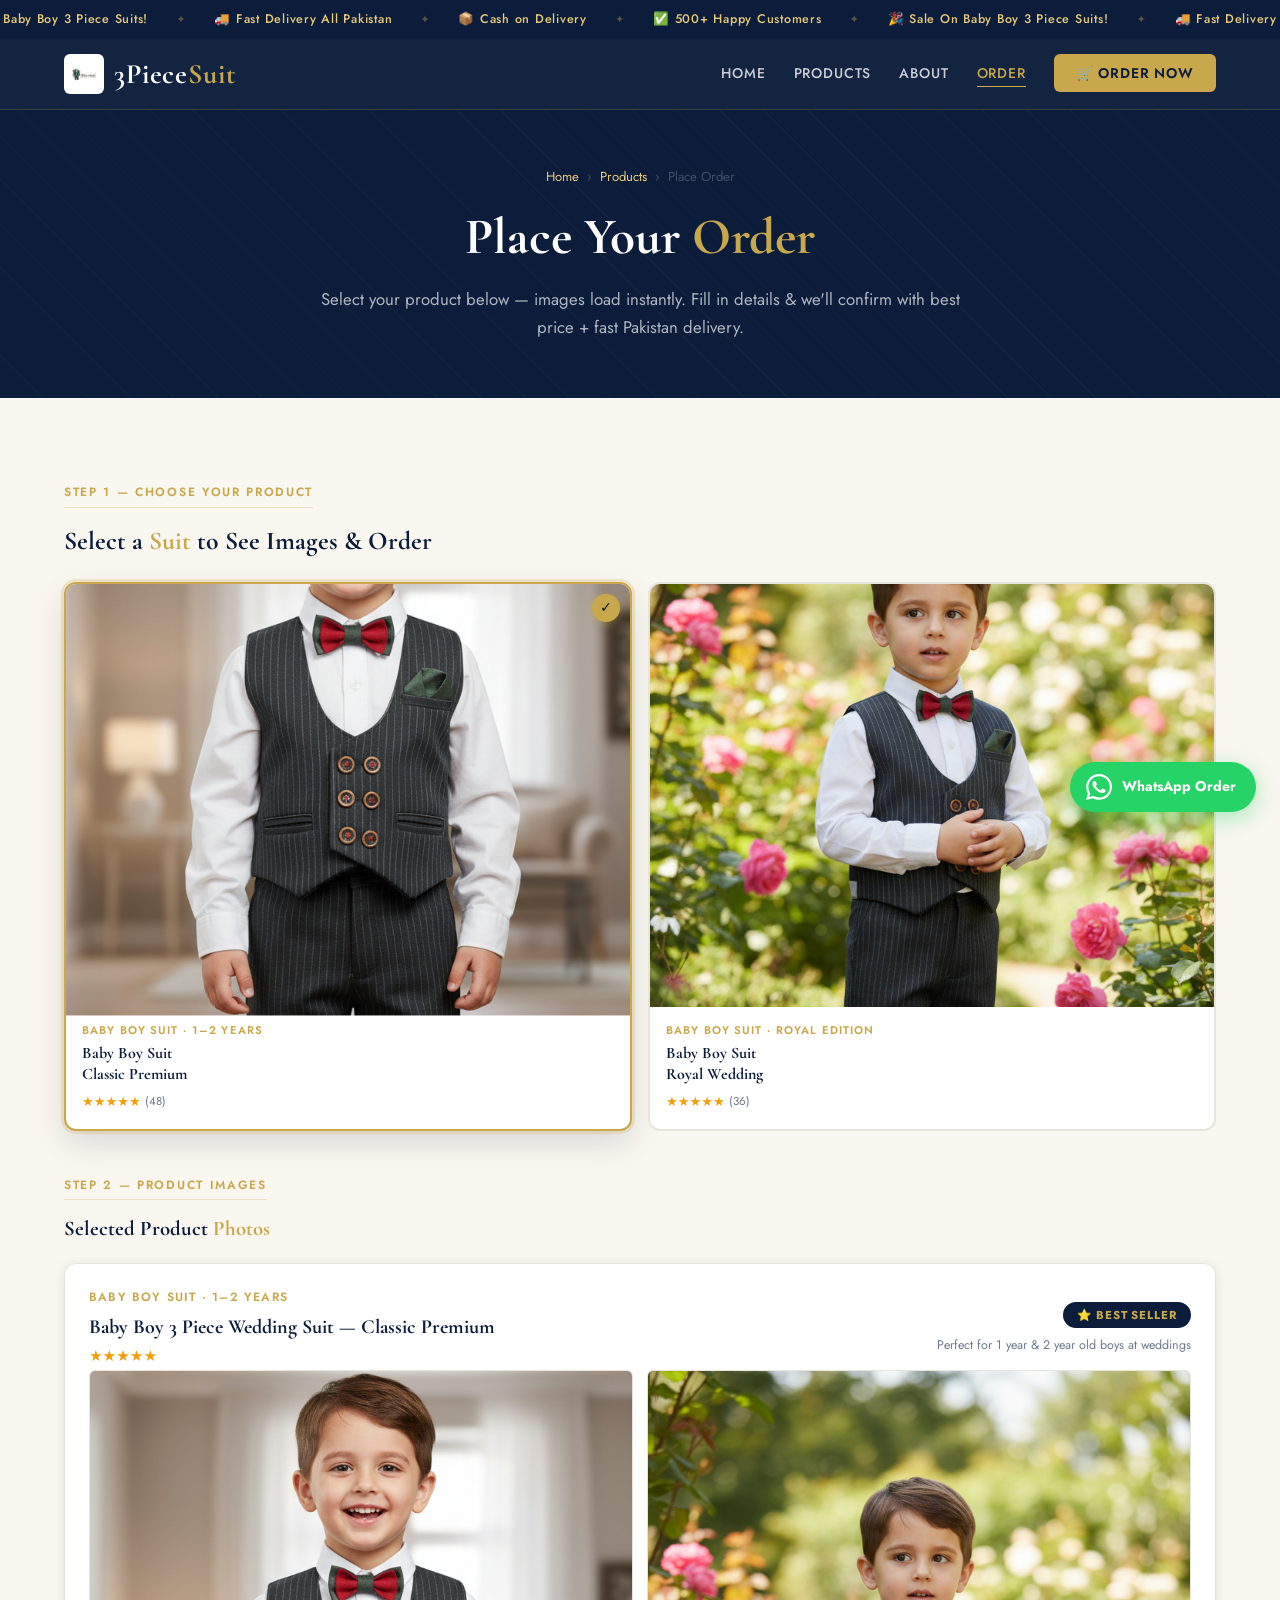
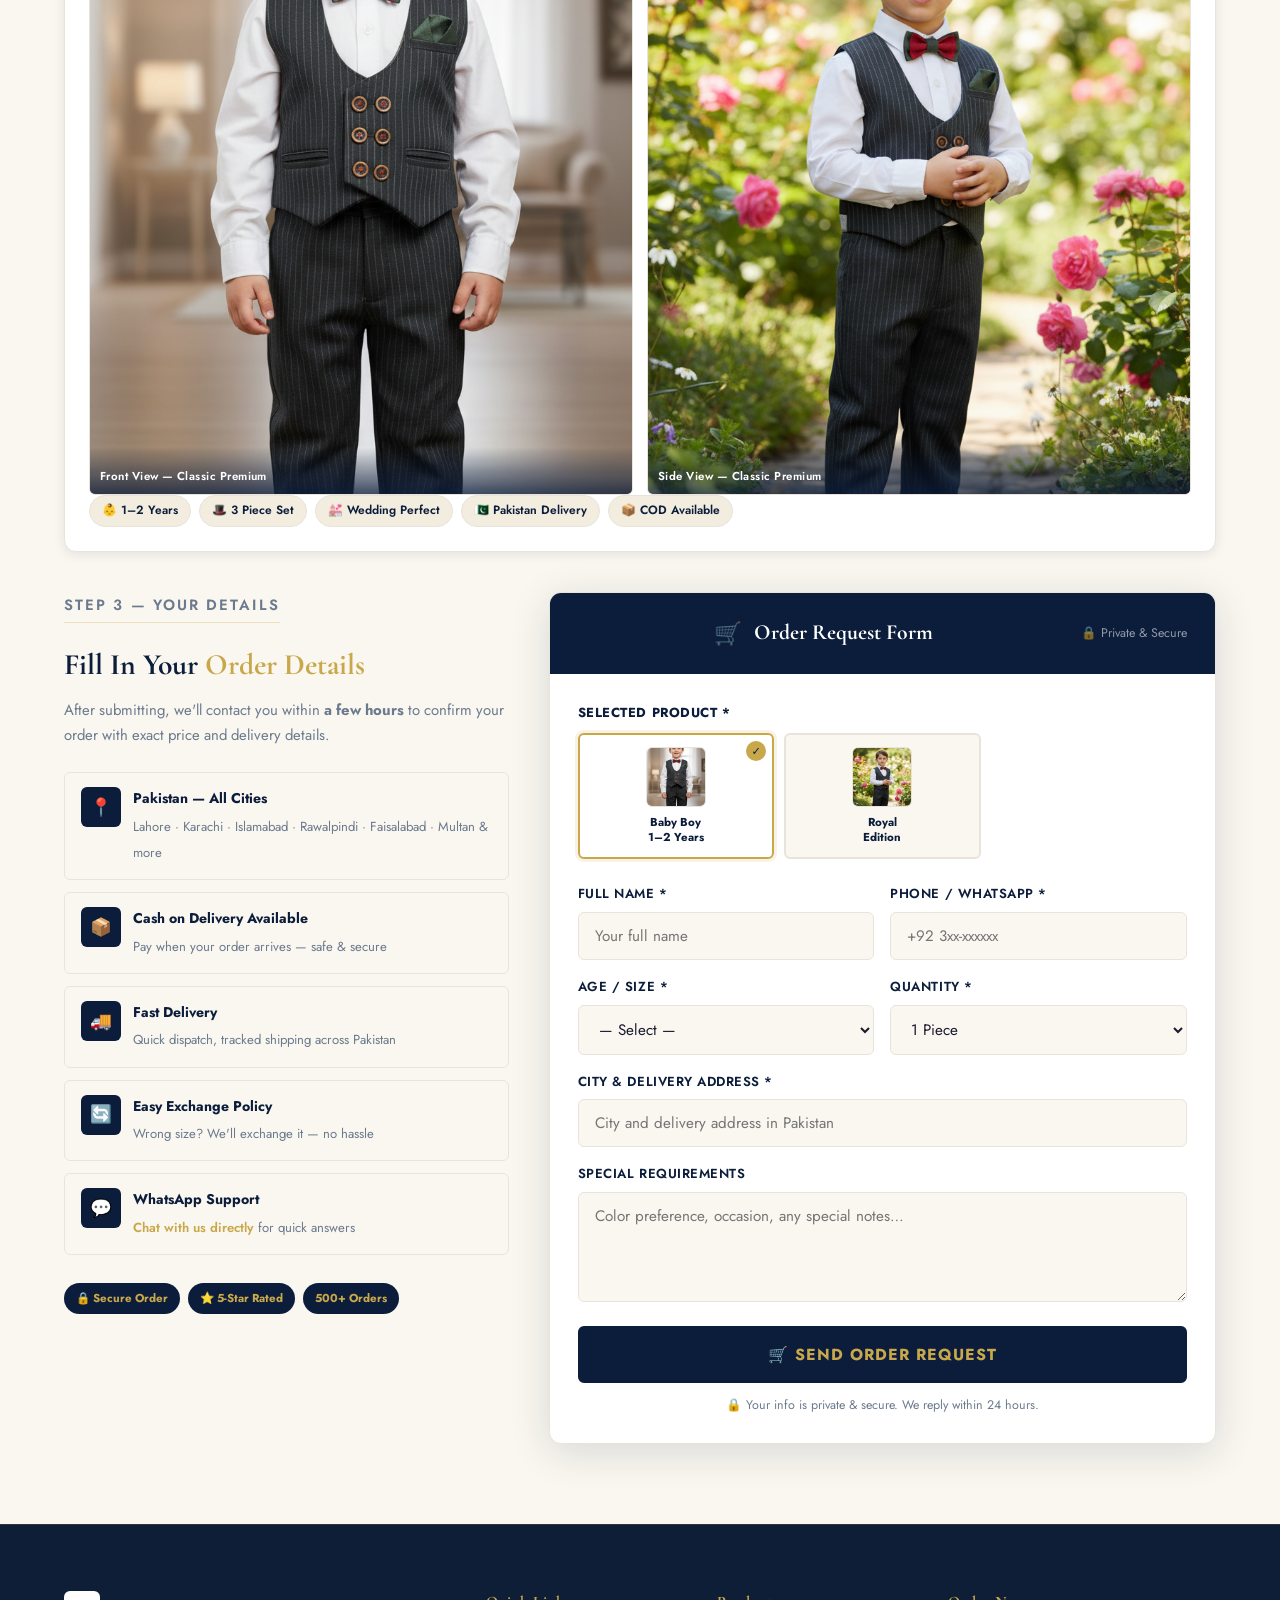
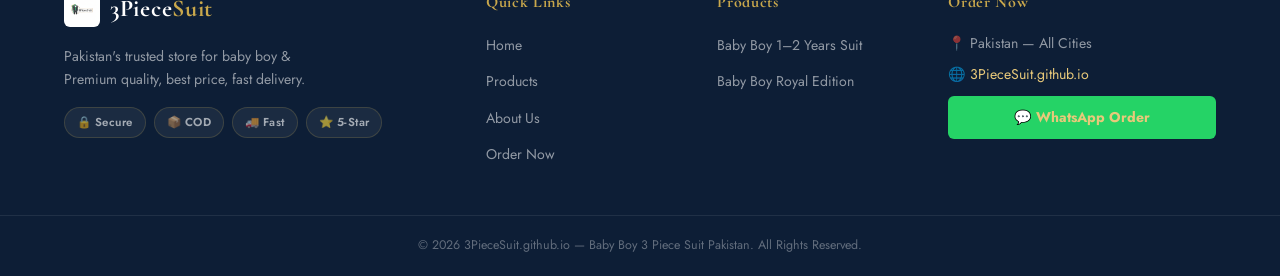
==== contact.html @ 82a1cac4 "Add files via upload" ====
<!DOCTYPE html>
<html lang="en" dir="ltr">
<head>
<meta charset="UTF-8">
<meta name="viewport" content="width=device-width,initial-scale=1,viewport-fit=cover">
<title>Order Baby Boy 3 Piece Suit Pakistan | 3PieceSuit</title>
<meta name="description" content="Order baby boy 3 piece suit in Pakistan. Select your product, view images, and place your order. Best price, fast delivery all Pakistan.">
<meta name="keywords" content="order baby boy 3 piece suit pakistan, buy baby boy suit online, 3 piece suit price pakistan">
<meta name="robots" content="index,follow">
<link rel="canonical" href="https://3PieceSuit.github.io/contact.html">
<meta property="og:title" content="Order Baby Boy 3 Piece Suit — 3PieceSuit Pakistan">
<meta property="og:url" content="https://3PieceSuit.github.io/contact.html">
<meta name="geo.region" content="PK">
<link rel="icon" href="icon.png" type="image/png">
<link rel="preconnect" href="https://fonts.googleapis.com">
<link rel="preconnect" href="https://fonts.gstatic.com" crossorigin>
<link href="https://fonts.googleapis.com/css2?family=Cormorant+Garamond:ital,wght@0,400;0,600;0,700;1,400&family=Jost:wght@300;400;500;600&display=swap" rel="stylesheet">
<link rel="stylesheet" href="style.css">
<link rel="stylesheet" href="extra.css">

<style>
/* ══════════════════════════════════════════════════════
   ORDER PAGE — Product Selector + Live Image Preview
   ══════════════════════════════════════════════════════ */

/* Page wrapper */
.order-page { background: var(--ivory); min-height: 100vh; }

/* ── PRODUCT CARDS (top selector) ────────────────────── */
.prod-selector {
  display: grid;
  grid-template-columns: repeat(auto-fit, minmax(220px, 1fr));
  gap: 16px;
  margin-bottom: 36px;
}

.ps-card {
  border: 2px solid var(--light);
  border-radius: var(--radius2);
  cursor: pointer;
  overflow: hidden;
  background: var(--white);
  transition: all var(--t);
  position: relative;
  outline: none;
}
.ps-card:hover {
  border-color: var(--gold);
  transform: translateY(-4px);
  box-shadow: 0 12px 32px rgba(11,29,58,.12);
}
.ps-card.selected {
  border-color: var(--gold);
  box-shadow: 0 0 0 3px rgba(201,168,76,.22), 0 12px 32px rgba(11,29,58,.14);
}
.ps-card .ps-thumb {
  width: 100%;
  aspect-ratio: 4/3;
  object-fit: cover;
  display: block;
  transition: transform .5s ease;
}
.ps-card:hover .ps-thumb,
.ps-card.selected .ps-thumb { transform: scale(1.04); }
.ps-card-body { padding: 14px 16px 16px; }
.ps-card-cat {
  font-size: .7rem;
  letter-spacing: .1em;
  text-transform: uppercase;
  color: var(--gold);
  font-weight: 600;
  margin-bottom: 4px;
}
.ps-card-name {
  font-family: var(--font-serif);
  font-size: 1rem;
  font-weight: 700;
  color: var(--navy);
  line-height: 1.3;
  margin-bottom: 6px;
}
.ps-card-stars {
  font-size: .82rem;
  color: #f59e0b;
  display: flex;
  align-items: center;
  gap: 4px;
}
.ps-card-stars span { color: var(--muted); font-size: .72rem; }

/* Selected tick */
.ps-check {
  position: absolute;
  top: 10px; right: 10px;
  width: 28px; height: 28px;
  background: var(--gold);
  border-radius: 50%;
  display: flex; align-items:center; justify-content:center;
  opacity: 0;
  transition: opacity var(--t), transform var(--t);
  transform: scale(.6);
  z-index: 2;
  color: var(--navy);
  font-size: .9rem;
  font-weight: 900;
  box-shadow: 0 2px 8px rgba(201,168,76,.4);
}
.ps-card.selected .ps-check { opacity:1; transform:scale(1); }

/* ── IMAGE PREVIEW PANEL ──────────────────────────────── */
.img-preview-panel {
  background: var(--white);
  border: 1px solid var(--light);
  border-radius: var(--radius2);
  padding: 24px;
  margin-bottom: 32px;
  box-shadow: var(--shadow2);
  transition: all var(--t);
  min-height: 240px;
  display: flex;
  flex-direction: column;
  gap: 16px;
}
.img-preview-panel.empty {
  display: flex;
  align-items: center;
  justify-content: center;
  border: 2px dashed var(--light);
  background: var(--ivory);
  box-shadow: none;
}
.img-preview-hint {
  text-align: center;
  color: var(--muted);
  font-size: .9rem;
}
.img-preview-hint span { font-size: 2.4rem; display: block; margin-bottom: 10px; }

/* Preview header */
.preview-header {
  display: flex;
  align-items: center;
  justify-content: space-between;
  gap: 12px;
  flex-wrap: wrap;
}
.preview-product-name {
  font-family: var(--font-serif);
  font-size: 1.25rem;
  font-weight: 700;
  color: var(--navy);
}
.preview-badge {
  background: var(--navy);
  color: var(--gold);
  font-size: .72rem;
  font-weight: 700;
  letter-spacing: .08em;
  text-transform: uppercase;
  padding: 5px 14px;
  border-radius: 20px;
}
.preview-stars {
  color: #f59e0b;
  font-size: .95rem;
}

/* Image grid */
.preview-imgs {
  display: grid;
  grid-template-columns: 1fr 1fr;
  gap: 14px;
}
.preview-img-wrap {
  position: relative;
  border-radius: var(--radius);
  overflow: hidden;
  cursor: zoom-in;
  background: var(--cream);
  aspect-ratio: 3/4;
  border: 1px solid var(--light);
}
.preview-img-wrap img {
  width: 100%; height: 100%;
  object-fit: cover;
  transition: transform .5s ease;
  display: block;
}
.preview-img-wrap:hover img { transform: scale(1.06); }
.preview-img-label {
  position: absolute;
  bottom: 0; left: 0; right: 0;
  background: linear-gradient(transparent, rgba(11,29,58,.75));
  color: var(--white);
  font-size: .72rem;
  font-weight: 600;
  padding: 20px 10px 8px;
  letter-spacing: .04em;
}
.preview-zoom-icon {
  position: absolute;
  top: 8px; right: 8px;
  background: rgba(255,255,255,.85);
  color: var(--navy);
  width: 28px; height: 28px;
  border-radius: 50%;
  display: flex; align-items:center; justify-content:center;
  font-size: .8rem;
  opacity: 0;
  transition: opacity var(--t);
  pointer-events: none;
}
.preview-img-wrap:hover .preview-zoom-icon { opacity: 1; }

/* Features list */
.preview-features {
  display: flex;
  flex-wrap: wrap;
  gap: 8px;
}
.pf-tag {
  background: var(--cream);
  border: 1px solid var(--light);
  color: var(--navy);
  font-size: .75rem;
  font-weight: 600;
  padding: 5px 12px;
  border-radius: 20px;
  display: flex;
  align-items: center;
  gap: 5px;
}

/* ── MAIN ORDER LAYOUT ────────────────────────────────── */
.order-layout {
  display: grid;
  grid-template-columns: 1fr 1.5fr;
  gap: 40px;
  align-items: start;
}

/* Info sidebar */
.order-info { position: sticky; top: 90px; }
.order-info h2 {
  font-family: var(--font-serif);
  font-size: 1.85rem;
  font-weight: 700;
  color: var(--navy);
  line-height: 1.25;
  margin-bottom: 14px;
}
.order-info > p {
  color: var(--muted);
  font-size: .93rem;
  line-height: 1.7;
  margin-bottom: 24px;
}
.o-info-list {
  display: flex;
  flex-direction: column;
  gap: 12px;
  margin-bottom: 28px;
}
.o-info-item {
  display: flex;
  align-items: flex-start;
  gap: 12px;
  background: var(--ivory);
  border: 1px solid var(--light);
  border-radius: var(--radius);
  padding: 14px 16px;
  transition: all var(--t);
}
.o-info-item:hover {
  border-color: rgba(201,168,76,.4);
  background: var(--cream);
}
.o-info-icon {
  width: 40px; height: 40px;
  background: var(--navy);
  border-radius: var(--radius);
  display: flex; align-items:center; justify-content:center;
  font-size: 1.1rem;
  flex-shrink: 0;
}
.o-info-text strong {
  display: block;
  font-size: .88rem;
  font-weight: 700;
  color: var(--navy);
  margin-bottom: 2px;
}
.o-info-text span {
  font-size: .82rem;
  color: var(--muted);
  line-height: 1.4;
}

/* ── ORDER FORM PANEL ─────────────────────────────────── */
.order-panel {
  background: var(--white);
  border-radius: var(--radius2);
  border: 1px solid var(--light);
  box-shadow: var(--shadow);
  overflow: hidden;
}
.order-panel-head {
  background: var(--navy);
  padding: 22px 28px;
  display: flex;
  align-items: center;
  gap: 12px;
}
.order-panel-head h2 {
  font-family: var(--font-serif);
  font-size: 1.35rem;
  font-weight: 700;
  color: var(--white);
  margin: 0;
}
.order-panel-head span {
  font-size: .78rem;
  color: rgba(255,255,255,.55);
  margin-left: auto;
  white-space: nowrap;
}
.order-panel-body { padding: 28px; }

/* Step indicator */
.order-steps {
  display: flex;
  gap: 0;
  margin-bottom: 32px;
  background: var(--ivory);
  border-radius: var(--radius);
  overflow: hidden;
  border: 1px solid var(--light);
}
.o-step {
  flex: 1;
  text-align: center;
  padding: 10px 8px;
  font-size: .75rem;
  font-weight: 600;
  color: var(--muted);
  letter-spacing: .04em;
  text-transform: uppercase;
  position: relative;
  border-right: 1px solid var(--light);
  transition: all var(--t);
}
.o-step:last-child { border-right: none; }
.o-step.active {
  background: var(--navy);
  color: var(--gold);
}
.o-step.done {
  background: #dcfce7;
  color: #16a34a;
}
.o-step .step-num {
  display: inline-flex;
  align-items: center;
  justify-content: center;
  width: 20px; height: 20px;
  border-radius: 50%;
  background: currentColor;
  color: var(--white);
  font-size: .65rem;
  margin-bottom: 3px;
  opacity: .8;
}
.o-step.done .step-num::before { content: "✓"; }

/* Highlighted product selection inside form */
.form-prod-select {
  display: grid;
  grid-template-columns: 1fr 1fr 1fr;
  gap: 10px;
  margin-bottom: 20px;
}
.fps-option {
  border: 2px solid var(--light);
  border-radius: var(--radius);
  padding: 12px 10px;
  cursor: pointer;
  text-align: center;
  transition: all var(--t);
  background: var(--ivory);
  position: relative;
  overflow: hidden;
}
.fps-option:hover { border-color: var(--gold); background: var(--cream); }
.fps-option.active {
  border-color: var(--gold);
  background: var(--white);
  box-shadow: 0 0 0 3px rgba(201,168,76,.15);
}
.fps-option input[type="radio"] {
  position: absolute; opacity:0; pointer-events:none;
}
.fps-thumb {
  width: 60px; height: 60px;
  object-fit: cover;
  border-radius: 6px;
  margin: 0 auto 8px;
  display: block;
  border: 1px solid var(--light);
}
.fps-label {
  font-size: .72rem;
  font-weight: 700;
  color: var(--navy);
  line-height: 1.3;
  display: block;
}
.fps-check {
  position: absolute;
  top: 6px; right: 6px;
  width: 20px; height: 20px;
  background: var(--gold);
  border-radius: 50%;
  display: flex; align-items:center; justify-content:center;
  font-size: .7rem;
  font-weight: 900;
  color: var(--navy);
  opacity: 0;
  transition: all var(--t);
  transform: scale(.5);
}
.fps-option.active .fps-check { opacity:1; transform:scale(1); }

/* ── LIGHTBOX ─────────────────────────────────────────── */
.lb-overlay {
  position: fixed; inset: 0;
  background: rgba(0,0,0,.9);
  z-index: 9999;
  display: flex; align-items:center; justify-content:center;
  padding: 20px;
  cursor: zoom-out;
  animation: lb-in .2s ease;
  flex-direction: column;
  gap: 16px;
}
@keyframes lb-in { from{opacity:0;transform:scale(.95)} to{opacity:1;transform:scale(1)} }
.lb-overlay img {
  max-width: 90vw; max-height: 82vh;
  object-fit: contain;
  border-radius: 8px;
  box-shadow: 0 24px 80px rgba(0,0,0,.6);
  cursor: default;
}
.lb-caption {
  color: rgba(255,255,255,.75);
  font-size: .9rem;
  text-align: center;
}
.lb-close {
  position: absolute; top: 16px; right: 20px;
  background: rgba(255,255,255,.12); border: none;
  color: var(--white); font-size: 1.6rem;
  width: 44px; height: 44px; border-radius: 50%;
  cursor: pointer; transition: background .2s;
  display: flex; align-items:center; justify-content:center;
}
.lb-close:hover { background: rgba(255,255,255,.25); }

/* ── RESPONSIVE ───────────────────────────────────────── */
@media (max-width: 1024px) {
  .order-layout { grid-template-columns: 1fr; }
  .order-info { position: static; }
}
@media (max-width: 640px) {
  .prod-selector { grid-template-columns: repeat(3, 1fr); }
  .preview-imgs { grid-template-columns: 1fr 1fr; }
  .order-panel-body { padding: 20px 16px; }
  .form-prod-select { grid-template-columns: 1fr 1fr 1fr; }
  .fps-thumb { width: 48px; height: 48px; }
}
@media (max-width: 440px) {
  .prod-selector { grid-template-columns: 1fr 1fr; }
}
</style>
</head>

<body class="order-page">
<a class="skip-link" href="#main">Skip to main content</a>

<!-- WHATSAPP FLOAT -->
<a href="https://wa.me/923104515679?text=Hi%20I%20want%20to%20order%20a%20Baby%20Boy%203%20Piece%20Suit"
   class="whatsapp-float" target="_blank" rel="noopener" aria-label="Order on WhatsApp">
  <svg viewBox="0 0 24 24" fill="currentColor" width="26" height="26" aria-hidden="true"><path d="M17.472 14.382c-.297-.149-1.758-.867-2.03-.967-.273-.099-.471-.148-.67.15-.197.297-.767.966-.94 1.164-.173.199-.347.223-.644.075-.297-.15-1.255-.463-2.39-1.475-.883-.788-1.48-1.761-1.653-2.059-.173-.297-.018-.458.13-.606.134-.133.298-.347.446-.52.149-.174.198-.298.298-.497.099-.198.05-.371-.025-.52-.075-.149-.669-1.612-.916-2.207-.242-.579-.487-.5-.669-.51-.173-.008-.371-.01-.57-.01-.198 0-.52.074-.792.372-.272.297-1.04 1.016-1.04 2.479 0 1.462 1.065 2.875 1.213 3.074.149.198 2.096 3.2 5.077 4.487.709.306 1.262.489 1.694.625.712.227 1.36.195 1.871.118.571-.085 1.758-.719 2.006-1.413.248-.694.248-1.289.173-1.413-.074-.124-.272-.198-.57-.347m-5.421 7.403h-.004a9.87 9.87 0 01-5.031-1.378l-.361-.214-3.741.982.998-3.648-.235-.374a9.86 9.86 0 01-1.51-5.26c.001-5.45 4.436-9.884 9.888-9.884 2.64 0 5.122 1.03 6.988 2.898a9.825 9.825 0 012.893 6.994c-.003 5.45-4.437 9.884-9.885 9.884m8.413-18.297A11.815 11.815 0 0012.05 0C5.495 0 .16 5.335.157 11.892c0 2.096.547 4.142 1.588 5.945L.057 24l6.305-1.654a11.882 11.882 0 005.683 1.448h.005c6.554 0 11.89-5.335 11.893-11.893a11.821 11.821 0 00-3.48-8.413Z"/></svg>
  <span>WhatsApp Order</span>
</a>

<!-- TOPBAR -->
<div class="topbar">
  <div class="topbar-scroll">
    <span>🎉 Sale On Baby Boy 3 Piece Suits!</span><span class="sep">✦</span>
    <span>🚚 Fast Delivery All Pakistan</span><span class="sep">✦</span>
    <span>📦 Cash on Delivery</span><span class="sep">✦</span>
    <span>✅ 500+ Happy Customers</span><span class="sep">✦</span>
    <span>🎉 Sale On Baby Boy 3 Piece Suits!</span><span class="sep">✦</span>
    <span>🚚 Fast Delivery All Pakistan</span>
  </div>
</div>

<!-- HEADER -->
<header id="header">
  <nav class="nav-container" aria-label="Main navigation">
    <a href="index.html" class="logo" aria-label="3PieceSuit Home">
      <img src="logo.png" alt="3PieceSuit" width="40" height="40" class="logo-img" onerror="this.style.display='none'">
      <span>3Piece<em>Suit</em></span>
    </a>
    <button class="hamburger" id="hamburger" aria-label="Open menu" aria-expanded="false" aria-controls="nav-menu">
      <span></span><span></span><span></span>
    </button>
    <ul class="nav-links" id="nav-menu" role="list">
      <li><a href="index.html">Home</a></li>
      <li><a href="products.html">Products</a></li>
      <li><a href="about.html">About</a></li>
      <li><a href="contact.html" class="active" aria-current="page">Order</a></li>
      <li><a href="contact.html" class="nav-btn">🛒 Order Now</a></li>
    </ul>
  </nav>
</header>

<main id="main">

  <!-- PAGE HERO -->
  <div class="page-hero" style="background:var(--navy);padding:56px 24px;">
    <div class="page-hero-inner">
      <nav class="breadcrumb" aria-label="Breadcrumb">
        <a href="index.html">Home</a><span aria-hidden="true">›</span>
        <a href="products.html">Products</a><span aria-hidden="true">›</span>
        <span aria-current="page">Place Order</span>
      </nav>
      <h1>Place Your <span class="gold">Order</span></h1>
      <p>Select your product below — images load instantly. Fill in details &amp; we'll confirm with best price + fast Pakistan delivery.</p>
    </div>
  </div>

  <section class="section" aria-labelledby="order-title">
    <div class="container">

      <!-- ── STEP 1: SELECT PRODUCT (card grid) ─────────── -->
      <div style="margin-bottom:40px;">
        <p class="sub-label" style="margin-bottom:12px;">Step 1 — Choose Your Product</p>
        <h2 id="order-title" style="font-family:var(--font-serif);font-size:1.6rem;font-weight:700;color:var(--navy);margin-bottom:20px;">Select a <span class="gold">Suit</span> to See Images &amp; Order</h2>

        <!-- Product Selector Cards -->
        <div class="prod-selector" role="radiogroup" aria-label="Select product" id="prodSelectorCards">

          <!-- Card 1 -->
          <div class="ps-card reveal" data-product="P1" data-value="P1"
               tabindex="0" role="radio" aria-checked="false"
               aria-label="Baby Boy Suit · 1–2 Years — Classic Premium">
            <span class="ps-check" aria-hidden="true">✓</span>
            <img class="ps-thumb" src="P11img.png" alt="Baby Boy 3 Piece Suit 1–2 Years Pakistan" width="220" height="165" loading="lazy">
            <div class="ps-card-body">
              <p class="ps-card-cat">Baby Boy Suit · 1–2 Years</p>
              <p class="ps-card-name">Baby Boy Suit<br>Classic Premium</p>
              <div class="ps-card-stars">★★★★★ <span>(48)</span></div>
            </div>
          </div>

          <!-- Card 2 -->
          <div class="ps-card reveal" data-product="P2" data-value="P2"
               tabindex="0" role="radio" aria-checked="false"
               aria-label="Baby Boy Suit · Royal Edition">
            <span class="ps-check" aria-hidden="true">✓</span>
            <img class="ps-thumb" src="P12img.png" alt="Baby Boy 3 Piece Suit Royal Edition Pakistan" width="220" height="165" loading="lazy">
            <div class="ps-card-body">
              <p class="ps-card-cat">Baby Boy Suit · Royal Edition</p>
              <p class="ps-card-name">Baby Boy Suit<br>Royal Wedding</p>
              <div class="ps-card-stars">★★★★★ <span>(36)</span></div>
            </div>
          </div>

        </div><!-- /prod-selector -->
      </div>

      <!-- ── STEP 2: IMAGE PREVIEW ───────────────────────── -->
      <div style="margin-bottom:40px;">
        <p class="sub-label" style="margin-bottom:12px;">Step 2 — Product Images</p>
        <h3 style="font-family:var(--font-serif);font-size:1.3rem;font-weight:700;color:var(--navy);margin-bottom:16px;">Selected Product <span class="gold">Photos</span></h3>

        <div class="img-preview-panel empty" id="imgPreviewPanel" aria-live="polite" aria-label="Product image preview">
          <div class="img-preview-hint" id="previewHint">
            <span aria-hidden="true">👆</span>
            Select a product above to see its photos
          </div>

          <!-- Filled preview (hidden by default) -->
          <div id="previewContent" style="display:none;width:100%;">
            <div class="preview-header">
              <div>
                <p id="previewCat" style="font-size:.75rem;letter-spacing:.1em;text-transform:uppercase;color:var(--gold);font-weight:600;margin-bottom:4px;"></p>
                <p class="preview-product-name" id="previewName"></p>
                <div class="preview-stars" aria-label="5 stars">★★★★★</div>
              </div>
              <div style="text-align:right;">
                <span class="preview-badge" id="previewBadge"></span>
                <p style="font-size:.78rem;color:var(--muted);margin-top:8px;" id="previewDesc"></p>
              </div>
            </div>
            <div class="preview-imgs" id="previewImgs">
              <!-- Images injected by JS -->
            </div>
            <div class="preview-features" id="previewFeatures">
              <!-- Tags injected by JS -->
            </div>
          </div>
        </div>
      </div>

      <!-- ── STEP 3: ORDER FORM ──────────────────────────── -->
      <div class="order-layout">

        <!-- Sidebar Info -->
        <aside class="order-info" aria-label="Order information">
          <p class="sub-label">Step 3 — Your Details</p>
          <h2>Fill In Your <span class="gold">Order Details</span></h2>
          <p>After submitting, we'll contact you within <strong>a few hours</strong> to confirm your order with exact price and delivery details.</p>

          <div class="o-info-list">
            <div class="o-info-item">
              <div class="o-info-icon" aria-hidden="true">📍</div>
              <div class="o-info-text">
                <strong>Pakistan — All Cities</strong>
                <span>Lahore · Karachi · Islamabad · Rawalpindi · Faisalabad · Multan &amp; more</span>
              </div>
            </div>
            <div class="o-info-item">
              <div class="o-info-icon" aria-hidden="true">📦</div>
              <div class="o-info-text">
                <strong>Cash on Delivery Available</strong>
                <span>Pay when your order arrives — safe &amp; secure</span>
              </div>
            </div>
            <div class="o-info-item">
              <div class="o-info-icon" aria-hidden="true">🚚</div>
              <div class="o-info-text">
                <strong>Fast Delivery</strong>
                <span>Quick dispatch, tracked shipping across Pakistan</span>
              </div>
            </div>
            <div class="o-info-item">
              <div class="o-info-icon" aria-hidden="true">🔄</div>
              <div class="o-info-text">
                <strong>Easy Exchange Policy</strong>
                <span>Wrong size? We'll exchange it — no hassle</span>
              </div>
            </div>
            <div class="o-info-item">
              <div class="o-info-icon" aria-hidden="true">💬</div>
              <div class="o-info-text">
                <strong>WhatsApp Support</strong>
                <span><a href="https://wa.me/923104515679" target="_blank" rel="noopener" style="color:var(--gold);font-weight:600;">Chat with us directly</a> for quick answers</span>
              </div>
            </div>
          </div>

          <!-- Trust mini badges -->
          <div style="display:flex;flex-wrap:wrap;gap:8px;">
            <span style="background:var(--navy);color:var(--gold);font-size:.72rem;font-weight:700;padding:6px 12px;border-radius:20px;">🔒 Secure Order</span>
            <span style="background:var(--navy);color:var(--gold);font-size:.72rem;font-weight:700;padding:6px 12px;border-radius:20px;">⭐ 5-Star Rated</span>
            <span style="background:var(--navy);color:var(--gold);font-size:.72rem;font-weight:700;padding:6px 12px;border-radius:20px;">500+ Orders</span>
          </div>
        </aside>

        <!-- ORDER FORM PANEL -->
        <div class="order-panel" role="main" aria-label="Order form">
          <div class="order-panel-head">
            <span style="font-size:1.4rem;" aria-hidden="true">🛒</span>
            <h2>Order Request Form</h2>
            <span>🔒 Private &amp; Secure</span>
          </div>

          <div class="order-panel-body">

            <!-- Mini product selector inside form -->
            <div style="margin-bottom:24px;">
              <label style="font-size:.82rem;font-weight:700;color:var(--navy);letter-spacing:.04em;text-transform:uppercase;display:block;margin-bottom:10px;">Selected Product *</label>
              <div class="form-prod-select" role="radiogroup" aria-label="Product choice" id="formProdSelect">

                <label class="fps-option" for="fpsP1">
                  <input type="radio" name="product_choice" id="fpsP1" value="Baby Boy Suit · 1–2 Years (Classic Premium)" data-product="P1">
                  <span class="fps-check" aria-hidden="true">✓</span>
                  <img class="fps-thumb" src="P11img.png" alt="Baby Boy Classic Suit" width="60" height="60">
                  <span class="fps-label">Baby Boy<br>1–2 Years</span>
                </label>

                <label class="fps-option" for="fpsP2">
                  <input type="radio" name="product_choice" id="fpsP2" value="Baby Boy Suit · Royal Edition" data-product="P2">
                  <span class="fps-check" aria-hidden="true">✓</span>
                  <img class="fps-thumb" src="P12img.png" alt="Baby Boy Royal Suit" width="60" height="60">
                  <span class="fps-label">Royal<br>Edition</span>
                </label>

              </div>
            </div>

            <form id="orderForm" novalidate aria-label="Order request">
              <!-- hidden anti-spam -->
              <div style="display:none;" aria-hidden="true"><input type="text" name="_honey" tabindex="-1" autocomplete="off"></div>
              <!-- Hidden product field (synced by JS) -->
              <input type="hidden" name="product" id="hiddenProduct" value="">

              <div class="form-row">
                <div class="form-group">
                  <label for="fname">Full Name *</label>
                  <input type="text" id="fname" name="name" placeholder="Your full name" required autocomplete="name" aria-required="true">
                </div>
                <div class="form-group">
                  <label for="fphone">Phone / WhatsApp *</label>
                  <input type="tel" id="fphone" name="phone" placeholder="+92 3xx-xxxxxx" required autocomplete="tel" aria-required="true">
                </div>
              </div>

              <div class="form-row">
                <div class="form-group">
                  <label for="fage">Age / Size *</label>
                  <select id="fage" name="size_age" required aria-required="true">
                    <option value="" disabled selected>— Select —</option>
                    <option value="6-12 months">6–12 Months (Baby)</option>
                    <option value="1 year">1 Year Old Boy</option>
                    <option value="2 years">2 Year Old Boy</option>
                    <option value="3 years">3 Year Old Boy</option>
                    <option value="custom">Custom Size</option>
                  </select>
                </div>
                <div class="form-group">
                  <label for="fqty">Quantity *</label>
                  <select id="fqty" name="quantity" required aria-required="true">
                    <option value="1">1 Piece</option>
                    <option value="2">2 Pieces</option>
                    <option value="3">3 Pieces</option>
                    <option value="4">4 Pieces</option>
                    <option value="5+">5+ (Bulk Order)</option>
                  </select>
                </div>
              </div>

              <div class="form-group">
                <label for="fcity">City &amp; Delivery Address *</label>
                <input type="text" id="fcity" name="city_address" placeholder="City and delivery address in Pakistan" required aria-required="true">
              </div>

              <div class="form-group">
                <label for="fmsg">Special Requirements</label>
                <textarea id="fmsg" name="message" placeholder="Color preference, occasion, any special notes…" rows="3"></textarea>
              </div>

              <button type="submit" class="form-submit" id="submitBtn">
                🛒 Send Order Request
              </button>
              <div id="formMsg" class="form-msg" role="alert" aria-live="polite"></div>
              <p class="form-note">🔒 Your info is private &amp; secure. We reply within 24 hours.</p>
            </form>
          </div>
        </div>

      </div><!-- /order-layout -->

    </div><!-- /container -->
  </section>

</main>

<!-- FOOTER -->
<footer class="footer" role="contentinfo">
  <div class="container footer-grid">
    <div class="footer-brand">
      <a href="index.html" class="logo">
        <img src="logo.png" alt="3PieceSuit" width="36" height="36" class="logo-img" onerror="this.style.display='none'">
        <span>3Piece<em>Suit</em></span>
      </a>
      <p>Pakistan's trusted store for baby boy &amp; Premium quality, best price, fast delivery.</p>
      <div class="footer-trust"><span>🔒 Secure</span><span>📦 COD</span><span>🚚 Fast</span><span>⭐ 5-Star</span></div>
    </div>
    <div class="footer-nav">
      <h3>Quick Links</h3>
      <ul>
        <li><a href="index.html">Home</a></li>
        <li><a href="products.html">Products</a></li>
        <li><a href="about.html">About Us</a></li>
        <li><a href="contact.html">Order Now</a></li>
      </ul>
    </div>
    <div class="footer-cats">
      <h3>Products</h3>
      <ul>
        <li><a href="contact.html?product=P1">Baby Boy 1–2 Years Suit</a></li>
        <li><a href="contact.html?product=P2">Baby Boy Royal Edition</a></li>
      </ul>
    </div>
    <div class="footer-contact">
      <h3>Order Now</h3>
      <p>📍 Pakistan — All Cities</p>
      <p>🌐 <a href="https://3PieceSuit.github.io">3PieceSuit.github.io</a></p>
      <a href="https://wa.me/923104515679" class="btn-wa-footer" target="_blank" rel="noopener">💬 WhatsApp Order</a>
    </div>
  </div>
  <div class="footer-bottom">
    <p>© <span id="yr"></span> 3PieceSuit.github.io — Baby Boy 3 Piece Suit Pakistan. All Rights Reserved.</p>
  </div>
</footer>

<button id="btt" aria-label="Back to top" title="Back to top">↑</button>

<!-- ════════════════════════════════════════════════════════
     ORDER PAGE JAVASCRIPT
     ════════════════════════════════════════════════════════ -->
<script>
(function(){
"use strict";

/* ── PRODUCT DATA ──────────────────────────────────────── */
var PRODUCTS = {
  P1: {
    code:     "P1",
    cat:      "Baby Boy Suit · 1–2 Years",
    name:     "Baby Boy 3 Piece Wedding Suit — Classic Premium",
    badge:    "⭐ Best Seller",
    desc:     "Perfect for 1 year & 2 year old boys at weddings",
    imgs: [
      { src: "P11img.png", label: "Front View — Classic Premium" },
      { src: "P12img.png", label: "Side View — Classic Premium" }
    ],
    features: ["👶 1–2 Years", "🎩 3 Piece Set", "💒 Wedding Perfect", "🇵🇰 Pakistan Delivery", "📦 COD Available"]
  },
  P2: {
    code:     "P2",
    cat:      "Baby Boy Suit · Royal Edition",
    name:     "Baby Boy 3 Piece Suit — Royal Wedding Edition",
    badge:    "✨ New Arrival",
    desc:     "Elegant royal design for 2 year old boys",
    imgs: [
      { src: "P12img.png", label: "Front View — Royal Edition" },
      { src: "P11img.png", label: "Detail View — Royal Edition" }
    ],
    features: ["👶 2+ Years", "👑 Royal Design", "💒 Wedding Perfect", "🇵🇰 Pakistan Delivery", "📦 COD Available"]
  },
};

/* ── ELEMENTS ──────────────────────────────────────────── */
var selectorCards  = document.querySelectorAll("#prodSelectorCards .ps-card");
var imgPanel       = document.getElementById("imgPreviewPanel");
var previewHint    = document.getElementById("previewHint");
var previewContent = document.getElementById("previewContent");
var previewCat     = document.getElementById("previewCat");
var previewName    = document.getElementById("previewName");
var previewBadge   = document.getElementById("previewBadge");
var previewDesc    = document.getElementById("previewDesc");
var previewImgs    = document.getElementById("previewImgs");
var previewFeatures= document.getElementById("previewFeatures");
var hiddenProduct  = document.getElementById("hiddenProduct");
var formProdOpts   = document.querySelectorAll("#formProdSelect .fps-option");

/* ── SELECT PRODUCT ────────────────────────────────────── */
function selectProduct(code) {
  var prod = PRODUCTS[code];
  if (!prod) return;

  /* Update top selector cards */
  selectorCards.forEach(function(c){
    var isMe = c.dataset.product === code;
    c.classList.toggle("selected", isMe);
    c.setAttribute("aria-checked", isMe ? "true" : "false");
  });

  /* Update mini form selectors */
  formProdOpts.forEach(function(opt){
    var radio = opt.querySelector("input[type='radio']");
    if (!radio) return;
    var isMe = radio.dataset.product === code;
    opt.classList.toggle("active", isMe);
    radio.checked = isMe;
  });

  /* Sync hidden input */
  hiddenProduct.value = prod.name;

  /* Build image preview */
  showPreview(prod);
}

function showPreview(prod) {
  /* Switch panel style */
  imgPanel.classList.remove("empty");

  /* Populate fields */
  previewCat.textContent   = prod.cat;
  previewName.textContent  = prod.name;
  previewBadge.textContent = prod.badge;
  previewDesc.textContent  = prod.desc;

  /* Build 2 images */
  var html = "";
  prod.imgs.forEach(function(img){
    html +=
      '<div class="preview-img-wrap" data-src="' + img.src + '" data-label="' + img.label + '">' +
        '<img src="' + img.src + '" alt="' + img.label + ' — 3PieceSuit Pakistan" width="360" height="480" loading="lazy">' +
        '<div class="preview-img-label">' + img.label + '</div>' +
        '<div class="preview-zoom-icon" aria-hidden="true">🔍</div>' +
      '</div>';
  });
  previewImgs.innerHTML = html;

  /* Attach lightbox to each image wrap */
  previewImgs.querySelectorAll(".preview-img-wrap").forEach(function(wrap){
    wrap.addEventListener("click", function(){
      openLightbox(wrap.dataset.src, wrap.dataset.label);
    });
    wrap.addEventListener("keydown", function(e){
      if(e.key==="Enter"||e.key===" "){ e.preventDefault(); wrap.click(); }
    });
    wrap.setAttribute("tabindex","0");
  });

  /* Build feature tags */
  var tagsHtml = "";
  prod.features.forEach(function(f){
    tagsHtml += '<span class="pf-tag">' + f + '</span>';
  });
  previewFeatures.innerHTML = tagsHtml;

  /* Show content */
  previewHint.style.display    = "none";
  previewContent.style.display = "block";
}

/* ── TOP CARD CLICK / KEYBOARD ─────────────────────────── */
selectorCards.forEach(function(card){
  card.addEventListener("click", function(){
    selectProduct(card.dataset.product);
    /* Scroll to preview */
    var panel = document.getElementById("imgPreviewPanel");
    if(panel) panel.scrollIntoView({ behavior:"smooth", block:"nearest" });
  });
  card.addEventListener("keydown", function(e){
    if(e.key==="Enter"||e.key===" "){ e.preventDefault(); card.click(); }
  });
});

/* ── FORM RADIO CLICK ──────────────────────────────────── */
formProdOpts.forEach(function(opt){
  var radio = opt.querySelector("input[type='radio']");
  opt.addEventListener("click", function(){
    if(radio) selectProduct(radio.dataset.product);
  });
  if(radio){
    radio.addEventListener("change", function(){
      selectProduct(radio.dataset.product);
    });
  }
});

/* ── URL PARAM AUTO-SELECT ─────────────────────────────── */
var urlP = new URLSearchParams(window.location.search).get("product");
if(urlP && PRODUCTS[urlP]){
  selectProduct(urlP);
} else {
  /* Default: auto-select P1 after short delay */
  setTimeout(function(){ selectProduct("P1"); }, 400);
}

/* ── LIGHTBOX ──────────────────────────────────────────── */
var lbOverlay = null;
function openLightbox(src, caption){
  if(lbOverlay) document.body.removeChild(lbOverlay);
  lbOverlay = document.createElement("div");
  lbOverlay.className = "lb-overlay";
  lbOverlay.setAttribute("role","dialog");
  lbOverlay.setAttribute("aria-modal","true");
  lbOverlay.setAttribute("aria-label", caption || "Product image");
  lbOverlay.innerHTML =
    '<button class="lb-close" aria-label="Close">×</button>' +
    '<img src="' + src + '" alt="' + (caption||"") + '">' +
    '<p class="lb-caption">' + (caption||"") + ' — 3PieceSuit Pakistan</p>';
  lbOverlay.querySelector(".lb-close").addEventListener("click", closeLb);
  lbOverlay.addEventListener("click", function(e){ if(e.target===lbOverlay) closeLb(); });
  document.body.appendChild(lbOverlay);
  document.addEventListener("keydown", escLb);
  document.body.style.overflow = "hidden";
}
function closeLb(){
  if(lbOverlay&&lbOverlay.parentNode){ document.body.removeChild(lbOverlay); lbOverlay=null; }
  document.removeEventListener("keydown", escLb);
  document.body.style.overflow = "";
}
function escLb(e){ if(e.key==="Escape") closeLb(); }

})();
</script>

<script src="script.js" defer></script>
<script src="extra.js" defer></script>
</body>
</html>
---- style.css ----
/* ═══════════════════════════════════════════════════════════
   3PieceSuit.github.io — style.css
   Luxury Pakistani Boutique — Navy × Gold × Ivory
   ═══════════════════════════════════════════════════════════ */

/* ── RESET & ROOT ───────────────────────────────────────── */
:root {
  --navy:    #0b1d3a;
  --navy2:   #112347;
  --navy3:   #0d1e36;
  --gold:    #c9a84c;
  --gold2:   #e8c97a;
  --gold3:   #a07830;
  --ivory:   #faf7f0;
  --cream:   #f3eddf;
  --text:    #1a1a2e;
  --muted:   #6b7a8d;
  --light:   #e8e4dc;
  --white:   #ffffff;
  --red:     #c0392b;
  --green:   #27ae60;
  --radius:  6px;
  --radius2: 12px;
  --shadow:  0 8px 40px rgba(11,29,58,.14);
  --shadow2: 0 2px 12px rgba(11,29,58,.1);
  --t:       .3s cubic-bezier(.4,0,.2,1);
  --font-serif: 'Cormorant Garamond', Georgia, serif;
  --font-sans:  'Jost', system-ui, sans-serif;
}

*,*::before,*::after { box-sizing:border-box; margin:0; padding:0; }

html {
  scroll-behavior: smooth;
  -webkit-text-size-adjust: 100%;
  font-size: 16px;
}

body {
  font-family: var(--font-sans);
  background: var(--ivory);
  color: var(--text);
  line-height: 1.65;
  overflow-x: hidden;
  -webkit-font-smoothing: antialiased;
}

img { max-width:100%; height:auto; display:block; }
a   { color:inherit; text-decoration:none; }
ul  { list-style:none; }
button { cursor:pointer; border:none; background:none; font-family:inherit; }

/* ── SKIP LINK ──────────────────────────────────────────── */
.skip-link {
  position:absolute; top:-50px; left:16px;
  background:var(--gold); color:var(--navy);
  padding:10px 20px; font-weight:600; border-radius:var(--radius);
  z-index:9999; transition:top var(--t); font-size:.9rem;
}
.skip-link:focus { top:16px; }

/* ── TOPBAR ─────────────────────────────────────────────── */
.topbar {
  background: var(--navy);
  color: var(--gold2);
  text-align: center;
  padding: 9px 16px;
  font-size: .78rem;
  letter-spacing: .07em;
  font-weight: 500;
  display: flex;
  justify-content: center;
  align-items: center;
  gap: 12px;
  flex-wrap: wrap;
}
.topbar .sep { opacity:.4; }

/* ── HEADER ─────────────────────────────────────────────── */
header {
  position: sticky;
  top: 0;
  z-index: 200;
  background: rgba(11,29,58,.97);
  backdrop-filter: blur(16px);
  -webkit-backdrop-filter: blur(16px);
  border-bottom: 1px solid rgba(201,168,76,.22);
  transition: box-shadow var(--t);
}
header.scrolled { box-shadow: 0 4px 30px rgba(0,0,0,.3); }

.nav-container {
  max-width: 1200px;
  margin: 0 auto;
  padding: 0 24px;
  height: 70px;
  display: flex;
  align-items: center;
  justify-content: space-between;
  gap: 24px;
}

/* LOGO */
.logo {
  font-family: var(--font-serif);
  font-size: 1.75rem;
  font-weight: 700;
  color: var(--gold);
  letter-spacing: .03em;
  display: flex;
  align-items: center;
  gap: 10px;
  flex-shrink: 0;
}
.logo span { color: var(--white); }
.logo em { color: var(--gold); font-style: normal; }

/* NAV LINKS */
.nav-links {
  display: flex;
  align-items: center;
  gap: 28px;
}
.nav-links a {
  color: rgba(255,255,255,.78);
  font-size: .875rem;
  letter-spacing: .06em;
  font-weight: 500;
  text-transform: uppercase;
  transition: color var(--t);
  position: relative;
  padding-bottom: 4px;
}
.nav-links a::after {
  content:'';
  position:absolute; bottom:0; left:0;
  width:0; height:1px;
  background: var(--gold);
  transition: width var(--t);
}
.nav-links a:hover,
.nav-links a.active { color: var(--gold); }
.nav-links a:hover::after,
.nav-links a.active::after { width:100%; }

.nav-btn {
  background: var(--gold) !important;
  color: var(--navy) !important;
  padding: 9px 22px !important;
  border-radius: var(--radius);
  font-weight: 600 !important;
  transition: background var(--t), transform var(--t) !important;
}
.nav-btn::after { display:none !important; }
.nav-btn:hover { background: var(--gold2) !important; transform: translateY(-1px); }

/* HAMBURGER */
.hamburger {
  display: none;
  flex-direction: column;
  gap: 5px;
  padding: 6px;
  border-radius: var(--radius);
}
.hamburger span {
  display: block;
  width: 24px;
  height: 2px;
  background: var(--gold);
  border-radius: 2px;
  transition: all var(--t);
}
.hamburger.open span:nth-child(1) { transform: rotate(45deg) translate(5px,5px); }
.hamburger.open span:nth-child(2) { opacity:0; }
.hamburger.open span:nth-child(3) { transform: rotate(-45deg) translate(5px,-5px); }

/* ── UTILITIES ──────────────────────────────────────────── */
.container { max-width:1200px; margin:0 auto; padding:0 24px; }
.section    { padding:80px 0; }
.gold       { color:var(--gold); }
.center-btn { text-align:center; margin-top:48px; }

.section-head {
  text-align: center;
  margin-bottom: 52px;
}
.section-head h2 {
  font-family: var(--font-serif);
  font-size: clamp(1.8rem, 4vw, 2.8rem);
  font-weight: 700;
  line-height: 1.25;
  color: var(--navy);
  margin-bottom: 12px;
}
.section-desc {
  color: var(--muted);
  max-width: 560px;
  margin: 0 auto;
  font-size: 1rem;
}
.sub-label {
  display: inline-block;
  font-size: .75rem;
  letter-spacing: .14em;
  text-transform: uppercase;
  color: var(--gold);
  font-weight: 600;
  margin-bottom: 10px;
  border-bottom: 1px solid rgba(201,168,76,.3);
  padding-bottom: 4px;
}
.sub-label.light { color:var(--gold2); border-color:rgba(232,201,122,.3); }

/* BUTTONS */
.btn {
  display: inline-block;
  padding: 14px 32px;
  border-radius: var(--radius);
  font-weight: 600;
  font-size: .95rem;
  letter-spacing: .05em;
  transition: all var(--t);
  cursor: pointer;
  text-align: center;
  border: 2px solid transparent;
}
.btn-gold {
  background: var(--gold);
  color: var(--navy);
  border-color: var(--gold);
}
.btn-gold:hover {
  background: var(--gold2);
  border-color: var(--gold2);
  transform: translateY(-2px);
  box-shadow: 0 8px 25px rgba(201,168,76,.35);
}
.btn-outline {
  background: transparent;
  color: var(--white);
  border-color: rgba(255,255,255,.45);
}
.btn-outline:hover {
  border-color: var(--gold);
  color: var(--gold);
  transform: translateY(-2px);
}
.btn-navy {
  background: var(--navy);
  color: var(--white);
  border-color: var(--navy);
}
.btn-navy:hover {
  background: var(--navy2);
  transform: translateY(-2px);
  box-shadow: var(--shadow2);
}
.btn-sm {
  padding: 9px 20px;
  font-size: .82rem;
  border-radius: var(--radius);
  background: var(--navy);
  color: var(--gold);
  border: 1px solid rgba(201,168,76,.35);
  font-weight: 600;
  transition: all var(--t);
  white-space: nowrap;
}
.btn-sm:hover {
  background: var(--gold);
  color: var(--navy);
  border-color: var(--gold);
}
.btn-sm-full {
  display: block;
  width: 100%;
  margin-top: 12px;
  text-align: center;
}

/* REVEAL ANIMATION */
.reveal {
  opacity: 0;
  transform: translateY(28px);
  transition: opacity .65s ease, transform .65s ease;
}
.reveal.in-view {
  opacity: 1;
  transform: translateY(0);
}

/* ── TOPBAR ─────────────────────────────────────────────── */
/* (already defined above) */

/* ── HERO ───────────────────────────────────────────────── */
.hero {
  background: var(--navy);
  min-height: calc(100vh - 115px);
  display: flex;
  align-items: center;
  justify-content: center;
  gap: 60px;
  padding: 80px 24px;
  max-width: 1200px;
  margin: 0 auto;
  position: relative;
  overflow: hidden;
}
.hero-bg {
  position:absolute; inset:0; overflow:hidden; pointer-events:none;
}
.hero section { background:var(--navy); }

/* Override: hero inside navy parent */
.hero { background: transparent; }
section.hero-wrapper,
.hero-full { background: var(--navy); }

/* Full hero wrapper */
.hero-section {
  background: var(--navy);
  position: relative;
  overflow: hidden;
}

.hero-orb {
  position: absolute;
  border-radius: 50%;
  filter: blur(80px);
  opacity: .18;
}
.hero-orb1 {
  width: 500px; height: 500px;
  background: radial-gradient(circle, var(--gold), transparent 70%);
  top: -100px; right: -100px;
}
.hero-orb2 {
  width: 400px; height: 400px;
  background: radial-gradient(circle, #1a3a6e, transparent 70%);
  bottom: -80px; left: -80px;
}
.hero-pattern {
  position:absolute; inset:0;
  background-image:
    repeating-linear-gradient(45deg,transparent,transparent 20px,rgba(201,168,76,.03) 20px,rgba(201,168,76,.03) 21px);
}

.hero-content {
  flex: 1;
  max-width: 580px;
  z-index: 1;
}
.hero-tag {
  display: inline-block;
  font-size: .75rem;
  letter-spacing: .14em;
  text-transform: uppercase;
  color: var(--gold);
  font-weight: 600;
  margin-bottom: 16px;
  border: 1px solid rgba(201,168,76,.3);
  padding: 6px 14px;
  border-radius: 20px;
}
.hero-title {
  font-family: var(--font-serif);
  font-size: clamp(2.4rem, 5.5vw, 4rem);
  font-weight: 700;
  color: var(--white);
  line-height: 1.15;
  margin-bottom: 20px;
}
.hero-title em {
  color: var(--gold);
  font-style: italic;
}
.hero-desc {
  color: rgba(255,255,255,.72);
  font-size: 1.05rem;
  margin-bottom: 32px;
  line-height: 1.7;
}
.hero-btns {
  display: flex;
  gap: 16px;
  flex-wrap: wrap;
  margin-bottom: 40px;
}
.hero-stats {
  display: flex;
  gap: 0;
  align-items: center;
}
.stat {
  display: flex;
  flex-direction: column;
  padding: 0 28px 0 0;
}
.stat strong {
  font-family: var(--font-serif);
  font-size: 1.6rem;
  font-weight: 700;
  color: var(--gold);
}
.stat span {
  font-size: .78rem;
  color: rgba(255,255,255,.55);
  letter-spacing: .05em;
}
.stat-divider {
  width: 1px;
  height: 36px;
  background: rgba(201,168,76,.25);
  margin-right: 28px;
}

/* HERO IMAGE */
.hero-image {
  flex: 0 0 auto;
  width: min(420px, 45vw);
  z-index: 1;
}
.hero-img-wrap {
  position: relative;
  border-radius: var(--radius2);
  overflow: hidden;
  box-shadow: 0 24px 80px rgba(0,0,0,.5);
}
.hero-img-wrap img {
  width: 100%;
  height: 480px;
  object-fit: cover;
  transition: transform .6s ease;
}
.hero-img-wrap:hover img { transform: scale(1.04); }
.hero-badge {
  position: absolute;
  top: 20px; right: 20px;
  background: var(--gold);
  color: var(--navy);
  padding: 8px 16px;
  border-radius: var(--radius);
  font-size: .8rem;
  font-weight: 700;
  text-align: center;
  line-height: 1.3;
  box-shadow: var(--shadow2);
}
.hero-badge strong { display:block; font-size:1rem; }

/* ── KEYWORDS RIBBON ────────────────────────────────────── */
.kw-ribbon {
  background: var(--navy2);
  border-top: 1px solid rgba(201,168,76,.2);
  border-bottom: 1px solid rgba(201,168,76,.2);
  overflow: hidden;
  padding: 14px 0;
}
.kw-track {
  display: flex;
  gap: 32px;
  white-space: nowrap;
  animation: scroll-left 30s linear infinite;
  width: max-content;
}
.kw-track span {
  color: rgba(201,168,76,.75);
  font-size: .8rem;
  letter-spacing: .06em;
  font-weight: 500;
  text-transform: uppercase;
  flex-shrink: 0;
}
@keyframes scroll-left {
  0%   { transform: translateX(0); }
  100% { transform: translateX(-50%); }
}

/* ── FEATURES ───────────────────────────────────────────── */
.features { background: var(--white); }
.features-grid {
  display: grid;
  grid-template-columns: repeat(auto-fit, minmax(220px, 1fr));
  gap: 28px;
}
.feat-card {
  background: var(--ivory);
  border: 1px solid var(--light);
  border-radius: var(--radius2);
  padding: 36px 28px;
  text-align: center;
  transition: all var(--t);
  position: relative;
  overflow: hidden;
}
.feat-card::before {
  content:'';
  position:absolute; top:0; left:0; right:0; height:3px;
  background: linear-gradient(90deg, var(--gold), var(--gold2));
  transform: scaleX(0);
  transition: transform var(--t);
  transform-origin: left;
}
.feat-card:hover { transform:translateY(-6px); box-shadow:var(--shadow); }
.feat-card:hover::before { transform:scaleX(1); }
.feat-icon {
  font-size: 2.4rem;
  margin-bottom: 16px;
}
.feat-card h3 {
  font-family: var(--font-serif);
  font-size: 1.2rem;
  font-weight: 700;
  color: var(--navy);
  margin-bottom: 10px;
}
.feat-card p {
  font-size: .9rem;
  color: var(--muted);
  line-height: 1.6;
}

/* ── PRODUCTS ───────────────────────────────────────────── */
.products { background: var(--ivory); }
.products-grid {
  display: grid;
  grid-template-columns: repeat(auto-fit, minmax(300px, 1fr));
  gap: 32px;
}
.prod-card {
  background: var(--white);
  border-radius: var(--radius2);
  overflow: hidden;
  box-shadow: var(--shadow2);
  transition: all var(--t);
  border: 1px solid var(--light);
}
.prod-card:hover {
  transform: translateY(-8px);
  box-shadow: var(--shadow);
}
.prod-img-wrap {
  position: relative;
  overflow: hidden;
  display: block;
  aspect-ratio: 4/5;
  background: var(--cream);
}
.prod-img-wrap img {
  width: 100%;
  height: 100%;
  object-fit: cover;
  transition: transform .6s ease;
}
.prod-card:hover .prod-img-wrap img { transform: scale(1.07); }
.prod-badge {
  position:absolute; top:14px; left:14px;
  background: var(--navy);
  color: var(--gold);
  font-size:.72rem; font-weight:700;
  letter-spacing:.08em; text-transform:uppercase;
  padding: 5px 12px; border-radius: 20px;
  z-index: 2;
}
.prod-badge.new  { background:var(--green); color:var(--white); }
.prod-badge.sale { background:var(--red); color:var(--white); }
.prod-overlay {
  position:absolute; inset:0;
  background: rgba(11,29,58,.55);
  display:flex; align-items:center; justify-content:center;
  opacity:0; transition:opacity var(--t);
}
.prod-card:hover .prod-overlay { opacity:1; }
.prod-overlay span {
  color:var(--white); font-weight:600;
  font-size:.9rem; letter-spacing:.08em;
  border: 1px solid rgba(255,255,255,.6);
  padding: 10px 24px; border-radius: var(--radius);
  text-transform: uppercase;
}
.prod-info { padding: 22px 22px 20px; }
.prod-cat {
  font-size:.75rem; letter-spacing:.1em;
  text-transform:uppercase; color:var(--gold);
  font-weight:600; margin-bottom:8px;
}
.prod-info h3 {
  font-family: var(--font-serif);
  font-size: 1.18rem;
  font-weight: 700;
  color: var(--navy);
  margin-bottom: 8px;
  line-height: 1.3;
}
.prod-info h3 a:hover { color: var(--gold); }
.prod-desc {
  font-size: .88rem;
  color: var(--muted);
  margin-bottom: 16px;
  line-height: 1.55;
}
.prod-footer {
  display: flex;
  align-items: center;
  justify-content: space-between;
  gap: 12px;
  flex-wrap: wrap;
}
.prod-price {
  font-family: var(--font-serif);
  font-size: 1rem;
  font-weight: 700;
  color: var(--gold3);
}

/* ── SEO SECTION ────────────────────────────────────────── */
.seo-section { background: var(--white); }
.seo-grid {
  display: grid;
  grid-template-columns: 1fr 1fr;
  gap: 64px;
  align-items: center;
}
.seo-content h2 {
  font-family: var(--font-serif);
  font-size: clamp(1.7rem, 3.5vw, 2.5rem);
  font-weight: 700;
  color: var(--navy);
  line-height: 1.25;
  margin-bottom: 20px;
}
.seo-content p {
  color: var(--muted);
  margin-bottom: 16px;
  line-height: 1.7;
  font-size: .95rem;
}
.seo-content strong { color: var(--navy); font-weight: 600; }
.seo-list {
  margin: 20px 0 28px;
  display: flex;
  flex-direction: column;
  gap: 8px;
}
.seo-list li {
  font-size: .9rem;
  color: var(--text);
  padding-left: 0;
}
.seo-image img {
  border-radius: var(--radius2);
  box-shadow: var(--shadow);
  width: 100%;
  height: 500px;
  object-fit: cover;
}

/* ── FAQ ────────────────────────────────────────────────── */
.faq { background: var(--ivory); }
.faq-list {
  max-width: 760px;
  margin: 0 auto;
  display: flex;
  flex-direction: column;
  gap: 12px;
}
.faq-item {
  background: var(--white);
  border: 1px solid var(--light);
  border-radius: var(--radius);
  overflow: hidden;
  transition: box-shadow var(--t);
}
.faq-item:hover { box-shadow: var(--shadow2); }
.faq-q {
  width: 100%;
  display: flex;
  justify-content: space-between;
  align-items: center;
  gap: 16px;
  padding: 18px 24px;
  text-align: left;
  font-size: .95rem;
  font-weight: 600;
  color: var(--navy);
  transition: color var(--t);
}
.faq-q:hover { color: var(--gold); }
.faq-q[aria-expanded="true"] { color: var(--gold); }
.faq-icon {
  font-size: 1.3rem;
  color: var(--gold);
  flex-shrink: 0;
  transition: transform var(--t);
  line-height: 1;
}
.faq-q[aria-expanded="true"] .faq-icon { transform: rotate(45deg); }
.faq-a {
  padding: 0 24px 18px;
  font-size: .9rem;
  color: var(--muted);
  line-height: 1.65;
}
.faq-a p { margin:0; }

/* ── CTA BANNER ─────────────────────────────────────────── */
.cta-banner {
  background: var(--navy);
  text-align: center;
  padding: 80px 24px;
  position: relative;
  overflow: hidden;
}
.cta-orb {
  position:absolute; top:50%; left:50%;
  transform:translate(-50%,-50%);
  width:600px; height:600px;
  border-radius:50%;
  background: radial-gradient(circle, rgba(201,168,76,.12), transparent 70%);
  pointer-events:none;
}
.cta-inner {
  position:relative; z-index:1;
  max-width:600px; margin:0 auto;
}
.cta-inner h2 {
  font-family: var(--font-serif);
  font-size: clamp(1.8rem, 4vw, 2.8rem);
  font-weight: 700;
  color: var(--white);
  margin-bottom: 16px;
  line-height: 1.25;
}
.cta-inner p {
  color: rgba(255,255,255,.65);
  margin-bottom: 32px;
  font-size: 1rem;
}

/* ── FOOTER ─────────────────────────────────────────────── */
.footer {
  background: var(--navy3);
  border-top: 1px solid rgba(201,168,76,.18);
  padding: 64px 0 0;
}
.footer-grid {
  display: grid;
  grid-template-columns: 2fr 1fr 1fr 1.4fr;
  gap: 40px;
  padding-bottom: 48px;
}
.footer-brand .logo {
  font-size: 1.5rem;
  margin-bottom: 16px;
  display: inline-flex;
}
.footer-brand p {
  color: rgba(255,255,255,.55);
  font-size: .88rem;
  line-height: 1.65;
  max-width: 280px;
}
.footer h3 {
  font-family: var(--font-serif);
  font-size: 1rem;
  font-weight: 700;
  color: var(--gold);
  margin-bottom: 16px;
  letter-spacing: .04em;
}
.footer-nav ul,
.footer-cats ul {
  display: flex;
  flex-direction: column;
  gap: 10px;
}
.footer-nav a,
.footer-cats a {
  color: rgba(255,255,255,.55);
  font-size: .88rem;
  transition: color var(--t);
}
.footer-nav a:hover,
.footer-cats a:hover { color: var(--gold); }
.footer-contact p {
  color: rgba(255,255,255,.55);
  font-size: .88rem;
  margin-bottom: 8px;
}
.footer-contact a { color: var(--gold2); }
.footer-bottom {
  border-top: 1px solid rgba(255,255,255,.08);
  padding: 20px 24px;
  text-align: center;
}
.footer-bottom p {
  color: rgba(255,255,255,.35);
  font-size: .78rem;
  line-height: 1.6;
}

/* ── ABOUT PAGE ─────────────────────────────────────────── */
.page-hero {
  background: var(--navy);
  padding: 80px 24px;
  text-align: center;
  position: relative;
  overflow: hidden;
}
.page-hero::before {
  content:'';
  position:absolute; inset:0;
  background-image: repeating-linear-gradient(45deg,transparent,transparent 30px,rgba(201,168,76,.04) 30px,rgba(201,168,76,.04) 31px);
}
.page-hero-inner { position:relative; z-index:1; max-width:680px; margin:0 auto; }
.page-hero h1 {
  font-family: var(--font-serif);
  font-size: clamp(2rem, 5vw, 3.2rem);
  font-weight: 700;
  color: var(--white);
  margin-bottom: 16px;
  line-height: 1.2;
}
.page-hero p {
  color: rgba(255,255,255,.68);
  font-size: 1.05rem;
  line-height: 1.7;
}
.breadcrumb {
  display: flex;
  justify-content: center;
  gap: 8px;
  font-size: .82rem;
  color: rgba(255,255,255,.45);
  margin-bottom: 20px;
}
.breadcrumb a { color: var(--gold2); transition:color var(--t); }
.breadcrumb a:hover { color: var(--gold); }
.breadcrumb span { opacity:.5; }

.about-grid {
  display: grid;
  grid-template-columns: 1fr 1fr;
  gap: 64px;
  align-items: center;
}
.about-grid img {
  border-radius: var(--radius2);
  box-shadow: var(--shadow);
  width: 100%;
  height: 480px;
  object-fit: cover;
}
.about-text h2 {
  font-family: var(--font-serif);
  font-size: clamp(1.7rem, 3.5vw, 2.4rem);
  font-weight: 700;
  color: var(--navy);
  margin-bottom: 20px;
  line-height: 1.25;
}
.about-text p {
  color: var(--muted);
  margin-bottom: 16px;
  line-height: 1.7;
}
.about-text strong { color: var(--navy); }
.values-grid {
  display: grid;
  grid-template-columns: repeat(auto-fit, minmax(220px, 1fr));
  gap: 24px;
}
.value-card {
  background: var(--navy);
  color: var(--white);
  padding: 32px 24px;
  border-radius: var(--radius2);
  text-align: center;
}
.value-card .v-icon { font-size:2rem; margin-bottom:14px; }
.value-card h3 {
  font-family: var(--font-serif);
  font-size:1.1rem; color:var(--gold);
  margin-bottom:8px; font-weight:700;
}
.value-card p { font-size:.87rem; color:rgba(255,255,255,.6); }

/* ── PRODUCTS PAGE ──────────────────────────────────────── */
.filter-bar {
  display: flex;
  gap: 12px;
  flex-wrap: wrap;
  justify-content: center;
  margin-bottom: 40px;
}
.filter-btn {
  padding: 9px 22px;
  border-radius: 20px;
  font-size: .82rem;
  font-weight: 600;
  letter-spacing: .06em;
  text-transform: uppercase;
  border: 1px solid var(--light);
  color: var(--navy);
  background: var(--white);
  transition: all var(--t);
  cursor: pointer;
}
.filter-btn:hover,
.filter-btn.active {
  background: var(--navy);
  color: var(--gold);
  border-color: var(--navy);
}
.prod-detail {
  max-width: 1100px;
  margin: 0 auto;
  display: grid;
  grid-template-columns: 1fr 1fr;
  gap: 64px;
  align-items: start;
  padding: 64px 24px;
}
.prod-detail-img {
  position: relative;
  border-radius: var(--radius2);
  overflow: hidden;
  box-shadow: var(--shadow);
}
.prod-detail-img img {
  width: 100%;
  height: 520px;
  object-fit: cover;
}
.prod-detail-info .prod-cat { font-size:.8rem; margin-bottom:12px; }
.prod-detail-info h1 {
  font-family: var(--font-serif);
  font-size: clamp(1.6rem, 3vw, 2.2rem);
  font-weight: 700;
  color: var(--navy);
  margin-bottom: 16px;
  line-height: 1.3;
}
.prod-detail-info .prod-desc {
  font-size: .95rem;
  color: var(--muted);
  margin-bottom: 24px;
  line-height: 1.7;
}
.prod-features {
  display: flex;
  flex-direction: column;
  gap: 8px;
  margin-bottom: 28px;
}
.prod-features li {
  font-size: .9rem;
  color: var(--text);
  display: flex;
  align-items: center;
  gap: 8px;
}
.prod-features li::before {
  content:'✓'; color:var(--gold); font-weight:700;
}

/* ── CONTACT PAGE ───────────────────────────────────────── */
.contact-grid {
  display: grid;
  grid-template-columns: 1fr 1.5fr;
  gap: 64px;
  align-items: start;
}
.contact-info h2 {
  font-family: var(--font-serif);
  font-size: 2rem;
  font-weight: 700;
  color: var(--navy);
  margin-bottom: 16px;
}
.contact-info p {
  color: var(--muted);
  margin-bottom: 28px;
  line-height: 1.7;
}
.contact-items { display: flex; flex-direction: column; gap: 16px; }
.c-item {
  display: flex;
  gap: 14px;
  align-items: flex-start;
}
.c-icon {
  width: 44px; height: 44px;
  background: var(--navy);
  border-radius: var(--radius);
  display: flex; align-items:center; justify-content:center;
  font-size: 1.1rem;
  flex-shrink: 0;
}
.c-item-text strong {
  display: block;
  color: var(--navy);
  font-size: .9rem;
  font-weight: 600;
  margin-bottom: 2px;
}
.c-item-text span {
  color: var(--muted);
  font-size: .88rem;
}

/* ORDER FORM */
.order-form {
  background: var(--white);
  border-radius: var(--radius2);
  padding: 40px;
  box-shadow: var(--shadow);
  border: 1px solid var(--light);
}
.order-form h2 {
  font-family: var(--font-serif);
  font-size: 1.6rem;
  font-weight: 700;
  color: var(--navy);
  margin-bottom: 28px;
}
.form-row {
  display: grid;
  grid-template-columns: 1fr 1fr;
  gap: 16px;
}
.form-group {
  display: flex;
  flex-direction: column;
  gap: 7px;
  margin-bottom: 16px;
}
.form-group.full { grid-column: 1/-1; }
.form-group label {
  font-size: .82rem;
  font-weight: 600;
  color: var(--navy);
  letter-spacing: .04em;
  text-transform: uppercase;
}
.form-group input,
.form-group select,
.form-group textarea {
  padding: 12px 16px;
  border: 1.5px solid var(--light);
  border-radius: var(--radius);
  font-family: var(--font-sans);
  font-size: .95rem;
  color: var(--text);
  background: var(--ivory);
  transition: border-color var(--t), box-shadow var(--t);
  outline: none;
}
.form-group input:focus,
.form-group select:focus,
.form-group textarea:focus {
  border-color: var(--gold);
  box-shadow: 0 0 0 3px rgba(201,168,76,.12);
}
.form-group textarea {
  resize: vertical;
  min-height: 110px;
}
.form-submit {
  width: 100%;
  padding: 15px;
  background: var(--navy);
  color: var(--gold);
  border: 2px solid var(--navy);
  border-radius: var(--radius);
  font-family: var(--font-sans);
  font-size: 1rem;
  font-weight: 700;
  letter-spacing: .06em;
  text-transform: uppercase;
  cursor: pointer;
  transition: all var(--t);
  margin-top: 8px;
}
.form-submit:hover {
  background: var(--gold);
  color: var(--navy);
  border-color: var(--gold);
  transform: translateY(-2px);
  box-shadow: 0 8px 25px rgba(201,168,76,.3);
}
.form-submit:disabled {
  opacity: .6;
  cursor: not-allowed;
  transform: none;
}
.form-msg {
  margin-top: 16px;
  padding: 14px 18px;
  border-radius: var(--radius);
  font-size: .9rem;
  font-weight: 500;
  display: none;
}
.form-msg.success {
  background: #d4edda;
  color: #155724;
  border: 1px solid #c3e6cb;
  display: block;
}
.form-msg.error {
  background: #f8d7da;
  color: #721c24;
  border: 1px solid #f5c6cb;
  display: block;
}
.form-note {
  font-size: .78rem;
  color: var(--muted);
  margin-top: 12px;
  text-align: center;
}

/* ── BACK TO TOP ────────────────────────────────────────── */
#btt {
  position: fixed;
  bottom: 28px; right: 28px;
  width: 46px; height: 46px;
  background: var(--navy);
  border: 1.5px solid var(--gold);
  border-radius: 50%;
  display: flex; align-items:center; justify-content:center;
  color: var(--gold);
  font-size: 1.1rem;
  cursor: pointer;
  opacity: 0; pointer-events:none;
  transition: all var(--t);
  z-index: 300;
  box-shadow: var(--shadow2);
}
#btt.visible { opacity:1; pointer-events:auto; }
#btt:hover { background: var(--gold); color: var(--navy); transform: translateY(-3px); }

/* ══════════════════════════════════════════════════════════
   RESPONSIVE BREAKPOINTS
   ══════════════════════════════════════════════════════════ */

/* Tablet */
@media (max-width: 1024px) {
  .seo-grid,
  .about-grid,
  .contact-grid,
  .footer-grid { grid-template-columns: 1fr; gap: 40px; }

  .hero { flex-direction: column; text-align: center; padding: 60px 24px 40px; min-height: auto; }
  .hero-image { width: min(360px, 80vw); }
  .hero-btns { justify-content: center; }
  .hero-stats { justify-content: center; }

  .prod-detail { grid-template-columns: 1fr; }

  .footer-grid { grid-template-columns: 1fr 1fr; }
}

/* Mobile */
@media (max-width: 768px) {
  .topbar .sep { display:none; }
  .topbar { flex-direction: column; gap: 4px; font-size:.72rem; }

  .hamburger { display:flex; }

  .nav-links {
    position: absolute;
    top: 70px; left: 0; right: 0;
    background: rgba(11,29,58,.98);
    backdrop-filter: blur(16px);
    flex-direction: column;
    padding: 24px;
    gap: 0;
    border-bottom: 1px solid rgba(201,168,76,.2);
    clip-path: inset(0 0 100% 0);
    transition: clip-path .4s ease;
    pointer-events: none;
  }
  .nav-links.open {
    clip-path: inset(0 0 0% 0);
    pointer-events: auto;
  }
  .nav-links li { width:100%; }
  .nav-links a {
    display: block;
    padding: 14px 0;
    border-bottom: 1px solid rgba(255,255,255,.06);
    font-size: .95rem;
  }
  .nav-btn {
    margin-top: 12px;
    display: block;
    text-align: center;
    padding: 13px 22px !important;
  }

  .section { padding: 56px 0; }
  .hero { padding: 48px 20px 40px; gap: 36px; }
  .hero-title { font-size: clamp(1.9rem, 7vw, 2.8rem); }
  .hero-image { width: min(320px, 90vw); }
  .hero-img-wrap img { height: 360px; }

  .features-grid { grid-template-columns: 1fr 1fr; }
  .products-grid { grid-template-columns: 1fr; max-width: 380px; margin: 0 auto; }

  .form-row { grid-template-columns: 1fr; }
  .order-form { padding: 28px 20px; }

  .footer-grid { grid-template-columns: 1fr; }
  .footer-bottom { padding: 16px; }
}

@media (max-width: 480px) {
  :root { font-size: 15px; }
  .features-grid { grid-template-columns: 1fr; }
  .hero-stats { flex-wrap: wrap; gap: 16px; }
  .stat-divider { display:none; }
  .hero-btns { flex-direction: column; align-items: center; }
  .btn { width: 100%; text-align: center; }
}

/* ── PRINT ──────────────────────────────────────────────── */
@media print {
  header, footer, .topbar, .kw-ribbon, .cta-banner, #btt { display:none; }
  body { background:white; color:black; }
}

/* ── REDUCED MOTION ─────────────────────────────────────── */
@media (prefers-reduced-motion: reduce) {
  *,*::before,*::after { animation-duration:.01ms !important; transition-duration:.01ms !important; }
  .kw-track { animation: none; }
}
---- extra.css ----
/* ═══════════════════════════════════════════════════════════
   3PieceSuit — extra.css
   New Features: Toasts · Urgency · Trust · Gallery · Reviews
   Size Guide · Newsletter · WhatsApp · Live Bar
   ═══════════════════════════════════════════════════════════ */

/* ── LIVE VIEWERS BAR ───────────────────────────────────── */
.live-bar {
  background: var(--navy);
  color: rgba(255,255,255,.85);
  text-align: center;
  font-size: .78rem;
  padding: 7px 16px;
  display: flex;
  align-items: center;
  justify-content: center;
  gap: 8px;
  letter-spacing: .04em;
}
.live-dot {
  width: 8px; height: 8px;
  background: #22c55e;
  border-radius: 50%;
  display: inline-block;
  animation: pulse-dot 1.5s ease-in-out infinite;
  flex-shrink: 0;
}
@keyframes pulse-dot {
  0%, 100% { opacity:1; transform:scale(1); }
  50% { opacity:.5; transform:scale(.8); }
}

/* ── TOPBAR SCROLL ──────────────────────────────────────── */
.topbar {
  overflow: hidden;
  padding: 0;
}
.topbar-scroll {
  display: flex;
  gap: 28px;
  padding: 9px 0;
  white-space: nowrap;
  animation: scroll-bar 28s linear infinite;
  width: max-content;
  font-size: .78rem;
  letter-spacing: .06em;
  font-weight: 500;
  align-items: center;
}
.topbar-scroll .sep { color: var(--gold); font-size: .7rem; }
@keyframes scroll-bar {
  0%   { transform: translateX(0); }
  100% { transform: translateX(-50%); }
}

/* ── REVIEW TOAST SYSTEM ────────────────────────────────── */
.toast-container {
  position: fixed;
  bottom: 24px;
  left: 24px;
  z-index: 9000;
  display: flex;
  flex-direction: column;
  gap: 12px;
  pointer-events: none;
  max-width: 320px;
}

.toast {
  background: var(--white);
  border-radius: 12px;
  box-shadow: 0 8px 32px rgba(0,0,0,.18), 0 2px 8px rgba(0,0,0,.08);
  padding: 14px 16px;
  display: flex;
  align-items: flex-start;
  gap: 12px;
  pointer-events: auto;
  border-left: 4px solid var(--gold);
  transform: translateX(-120%);
  opacity: 0;
  transition: transform .45s cubic-bezier(.34,1.56,.64,1), opacity .35s ease;
  min-width: 280px;
  position: relative;
}
.toast.show {
  transform: translateX(0);
  opacity: 1;
}
.toast.hide {
  transform: translateX(-120%);
  opacity: 0;
}
.toast-img {
  width: 48px; height: 48px;
  border-radius: 8px;
  object-fit: cover;
  flex-shrink: 0;
  background: var(--cream);
  overflow: hidden;
}
.toast-img img {
  width: 100%; height: 100%;
  object-fit: cover;
  border-radius: 8px;
}
.toast-body { flex: 1; min-width: 0; }
.toast-name {
  font-weight: 700;
  font-size: .82rem;
  color: var(--navy);
  margin-bottom: 2px;
}
.toast-action {
  font-size: .78rem;
  color: var(--muted);
  margin-bottom: 4px;
  line-height: 1.4;
}
.toast-stars {
  color: #f59e0b;
  font-size: .8rem;
  letter-spacing: .05em;
}
.toast-time {
  font-size: .7rem;
  color: var(--muted);
  margin-top: 2px;
  display: flex;
  align-items: center;
  gap: 4px;
}
.toast-time::before {
  content: '•';
  width: 5px; height: 5px;
  background: #22c55e;
  border-radius: 50%;
  display: inline-block;
  font-size: 0;
}
.toast-close {
  position: absolute;
  top: 8px; right: 10px;
  background: none; border: none;
  color: var(--muted);
  font-size: .9rem;
  cursor: pointer;
  line-height: 1;
  padding: 2px;
  transition: color .2s;
}
.toast-close:hover { color: var(--navy); }
.toast-icon {
  font-size: 1.4rem;
  flex-shrink: 0;
  line-height: 1;
}

/* ── URGENCY BANNER ─────────────────────────────────────── */
.urgency-banner {
  background: linear-gradient(90deg, #7f1d1d, #991b1b, #7f1d1d);
  color: var(--white);
  padding: 10px 0;
}
.urg-inner {
  display: flex;
  align-items: center;
  justify-content: space-between;
  gap: 16px;
  flex-wrap: wrap;
}
.urg-fire {
  font-size: 1.3rem;
  animation: shake .8s ease-in-out infinite;
}
@keyframes shake {
  0%,100% { transform: rotate(-10deg); }
  50%     { transform: rotate(10deg); }
}
.urg-text {
  font-size: .85rem;
  font-weight: 500;
  flex: 1;
  min-width: 200px;
}
.urg-text strong { color: #fde68a; }
.countdown {
  display: flex;
  align-items: center;
  gap: 10px;
  flex-shrink: 0;
}
.cd-label {
  font-size: .75rem;
  opacity: .8;
  letter-spacing: .04em;
}
.countdown-boxes {
  display: flex;
  align-items: center;
  gap: 4px;
}
.cd-box {
  background: rgba(255,255,255,.15);
  border: 1px solid rgba(255,255,255,.25);
  border-radius: 6px;
  padding: 5px 10px;
  text-align: center;
  min-width: 44px;
  backdrop-filter: blur(4px);
}
.cd-box span {
  display: block;
  font-family: var(--font-serif);
  font-size: 1.2rem;
  font-weight: 700;
  line-height: 1;
}
.cd-box small {
  display: block;
  font-size: .6rem;
  opacity: .7;
  letter-spacing: .08em;
  text-transform: uppercase;
  margin-top: 2px;
}
.cd-sep {
  font-size: 1.1rem;
  font-weight: 700;
  opacity: .7;
  animation: blink 1s step-end infinite;
}
@keyframes blink { 0%,100%{opacity:.7} 50%{opacity:0} }

/* ── TRUST SECTION ──────────────────────────────────────── */
.trust-section {
  background: var(--white);
  border-bottom: 1px solid var(--light);
  padding: 20px 0;
}
.trust-grid {
  display: flex;
  flex-wrap: wrap;
  gap: 0;
  justify-content: space-between;
}
.trust-item {
  display: flex;
  align-items: center;
  gap: 12px;
  padding: 12px 16px;
  flex: 1;
  min-width: 140px;
  border-right: 1px solid var(--light);
  transition: background var(--t);
}
.trust-item:last-child { border-right: none; }
.trust-item:hover { background: var(--ivory); }
.trust-icon { font-size: 1.8rem; flex-shrink: 0; }
.trust-item div { display: flex; flex-direction: column; gap: 1px; }
.trust-item strong { font-size: .85rem; color: var(--navy); font-weight: 700; }
.trust-item span { font-size: .75rem; color: var(--muted); }

/* ── STAR RATING ────────────────────────────────────────── */
.star-row {
  color: #f59e0b;
  font-size: .9rem;
  margin-bottom: 8px;
  display: flex;
  align-items: center;
  gap: 4px;
}
.star-row span {
  color: var(--muted);
  font-size: .78rem;
  font-family: var(--font-sans);
}

/* ── PRODUCT STOCK BADGE ────────────────────────────────── */
.prod-stock-badge {
  position: absolute;
  bottom: 12px; right: 12px;
  background: rgba(127,29,29,.9);
  color: var(--white);
  font-size: .68rem;
  font-weight: 700;
  letter-spacing: .05em;
  padding: 4px 10px;
  border-radius: 20px;
  z-index: 2;
  backdrop-filter: blur(4px);
}

/* ── GALLERY ────────────────────────────────────────────── */
.gallery-section { background: var(--white); }
.gallery-grid {
  display: grid;
  grid-template-columns: repeat(4, 1fr);
  gap: 16px;
}
.gallery-item {
  position: relative;
  border-radius: var(--radius2);
  overflow: hidden;
  aspect-ratio: 4/5;
  cursor: pointer;
}
.gallery-item img {
  width: 100%; height: 100%;
  object-fit: cover;
  transition: transform .5s ease;
}
.gallery-item:hover img { transform: scale(1.08); }
.gallery-hover {
  position: absolute;
  inset: 0;
  background: rgba(11,29,58,.6);
  display: flex;
  align-items: flex-end;
  padding: 16px;
  opacity: 0;
  transition: opacity var(--t);
}
.gallery-item:hover .gallery-hover { opacity: 1; }
.gallery-hover span {
  color: var(--white);
  font-size: .85rem;
  font-weight: 600;
  background: rgba(201,168,76,.9);
  padding: 6px 14px;
  border-radius: var(--radius);
  color: var(--navy);
}

/* ── SIZE GUIDE ─────────────────────────────────────────── */
.size-wrap {
  max-width: 860px;
  margin: 0 auto;
  background: var(--white);
  border-radius: var(--radius2);
  box-shadow: var(--shadow2);
  overflow: hidden;
  border: 1px solid var(--light);
}
.size-tabs {
  display: flex;
  border-bottom: 2px solid var(--light);
  background: var(--ivory);
}
.size-tab {
  flex: 1;
  padding: 14px 24px;
  font-size: .9rem;
  font-weight: 600;
  font-family: var(--font-sans);
  color: var(--muted);
  border: none;
  background: transparent;
  cursor: pointer;
  transition: all var(--t);
  letter-spacing: .03em;
  border-bottom: 2px solid transparent;
  margin-bottom: -2px;
}
.size-tab.active,
.size-tab:hover {
  color: var(--gold);
  background: var(--white);
  border-bottom-color: var(--gold);
}
.size-content { padding: 24px; }
.size-table-wrap { overflow-x: auto; }
.size-table {
  width: 100%;
  border-collapse: collapse;
  font-size: .88rem;
}
.size-table th {
  background: var(--navy);
  color: var(--gold);
  padding: 12px 16px;
  text-align: left;
  font-weight: 600;
  font-size: .8rem;
  letter-spacing: .06em;
  text-transform: uppercase;
}
.size-table td {
  padding: 11px 16px;
  border-bottom: 1px solid var(--light);
  color: var(--text);
}
.size-table tr.alt td { background: var(--ivory); }
.size-table tr:hover td { background: var(--cream); }
.size-link {
  background: var(--navy);
  color: var(--gold);
  padding: 5px 14px;
  border-radius: var(--radius);
  font-size: .78rem;
  font-weight: 600;
  transition: all var(--t);
  white-space: nowrap;
  display: inline-block;
}
.size-link:hover { background: var(--gold); color: var(--navy); }
.size-note {
  text-align: center;
  font-size: .85rem;
  color: var(--muted);
  padding: 16px 24px;
  border-top: 1px solid var(--light);
  background: var(--ivory);
}
.size-note a { color: var(--gold); font-weight: 600; }

/* ── REVIEWS ────────────────────────────────────────────── */
.reviews-grid {
  display: grid;
  grid-template-columns: repeat(auto-fit, minmax(300px, 1fr));
  gap: 24px;
  margin-bottom: 40px;
}
.review-card {
  background: rgba(255,255,255,.06);
  border: 1px solid rgba(201,168,76,.2);
  border-radius: var(--radius2);
  padding: 28px;
  transition: all var(--t);
}
.review-card:hover {
  background: rgba(255,255,255,.1);
  border-color: rgba(201,168,76,.4);
  transform: translateY(-4px);
}
.review-stars {
  color: #f59e0b;
  font-size: 1.1rem;
  margin-bottom: 14px;
  letter-spacing: .05em;
}
.review-card blockquote p {
  color: rgba(255,255,255,.8);
  font-size: .9rem;
  line-height: 1.7;
  margin-bottom: 20px;
  font-style: italic;
}
.review-author {
  display: flex;
  align-items: center;
  gap: 12px;
}
.review-avatar {
  width: 42px; height: 42px;
  background: linear-gradient(135deg, var(--gold), var(--gold3));
  border-radius: 50%;
  display: flex;
  align-items: center;
  justify-content: center;
  font-size: .78rem;
  font-weight: 700;
  color: var(--navy);
  flex-shrink: 0;
}
.review-author strong {
  display: block;
  color: var(--white);
  font-size: .9rem;
  font-weight: 700;
}
.review-author span {
  display: block;
  color: rgba(255,255,255,.5);
  font-size: .75rem;
  margin-top: 1px;
}
.review-product {
  font-size: .72rem;
  color: var(--gold);
  margin-top: 3px;
  font-weight: 500;
}
.review-stats {
  display: flex;
  justify-content: center;
  gap: 0;
  background: rgba(255,255,255,.06);
  border: 1px solid rgba(201,168,76,.2);
  border-radius: var(--radius2);
  overflow: hidden;
  flex-wrap: wrap;
}
.rs-item {
  flex: 1;
  min-width: 120px;
  text-align: center;
  padding: 24px 16px;
  border-right: 1px solid rgba(201,168,76,.15);
}
.rs-item:last-child { border-right: none; }
.rs-item strong {
  display: block;
  font-family: var(--font-serif);
  font-size: 2rem;
  font-weight: 700;
  color: var(--gold);
  line-height: 1;
  margin-bottom: 4px;
}
.rs-item span {
  font-size: .8rem;
  color: rgba(255,255,255,.55);
  text-transform: uppercase;
  letter-spacing: .06em;
}

/* ── NEWSLETTER ─────────────────────────────────────────── */
.newsletter-section {
  background: var(--navy2);
  padding: 60px 0;
  border-top: 1px solid rgba(201,168,76,.15);
  border-bottom: 1px solid rgba(201,168,76,.15);
}
.nl-inner {
  max-width: 860px;
  margin: 0 auto;
  display: flex;
  align-items: center;
  gap: 40px;
  flex-wrap: wrap;
  padding: 0 24px;
}
.nl-content { flex: 1; min-width: 240px; }
.nl-content h2 {
  font-family: var(--font-serif);
  font-size: 1.6rem;
  font-weight: 700;
  color: var(--white);
  margin-bottom: 8px;
}
.nl-content p { color: rgba(255,255,255,.6); font-size: .9rem; }
.nl-form {
  display: flex;
  gap: 10px;
  flex: 1;
  min-width: 280px;
  flex-wrap: wrap;
}
.nl-form input {
  flex: 1;
  min-width: 200px;
  padding: 13px 18px;
  border: 1.5px solid rgba(255,255,255,.2);
  border-radius: var(--radius);
  background: rgba(255,255,255,.08);
  color: var(--white);
  font-family: var(--font-sans);
  font-size: .95rem;
  outline: none;
  transition: border-color var(--t);
}
.nl-form input::placeholder { color: rgba(255,255,255,.4); }
.nl-form input:focus { border-color: var(--gold); }
.nl-msg {
  width: 100%;
  font-size: .85rem;
  font-weight: 500;
  margin-top: 8px;
  color: var(--gold2);
}

/* ── WHATSAPP FLOAT ─────────────────────────────────────── */
.whatsapp-float {
  position: fixed;
  bottom: 88px; right: 24px;
  background: #25d366;
  color: var(--white);
  border-radius: 50px;
  padding: 12px 20px 12px 16px;
  display: flex;
  align-items: center;
  gap: 10px;
  font-weight: 700;
  font-size: .88rem;
  box-shadow: 0 6px 24px rgba(37,211,102,.4);
  z-index: 500;
  transition: all var(--t);
  text-decoration: none;
  white-space: nowrap;
  animation: bounce-wa 3s ease-in-out infinite;
}
.whatsapp-float:hover {
  background: #128c7e;
  transform: translateY(-3px) scale(1.03);
  box-shadow: 0 10px 32px rgba(37,211,102,.5);
  animation: none;
}
@keyframes bounce-wa {
  0%,100% { transform: translateY(0); }
  50% { transform: translateY(-6px); }
}

/* ── WHATSAPP BUTTON ────────────────────────────────────── */
.btn-whatsapp {
  display: inline-block;
  padding: 14px 28px;
  background: #25d366;
  color: var(--white) !important;
  border-radius: var(--radius);
  font-weight: 700;
  font-size: .95rem;
  transition: all var(--t);
  border: 2px solid #25d366;
}
.btn-whatsapp:hover {
  background: #128c7e;
  border-color: #128c7e;
  transform: translateY(-2px);
  box-shadow: 0 8px 24px rgba(37,211,102,.35);
}
.btn-wa-footer {
  display: block;
  background: #25d366;
  color: var(--white);
  text-align: center;
  padding: 10px 20px;
  border-radius: var(--radius);
  font-weight: 700;
  font-size: .88rem;
  margin-top: 10px;
  transition: all var(--t);
}
.btn-wa-footer:hover { background: #128c7e; }

/* ── FOOTER TRUST BADGES ────────────────────────────────── */
.footer-trust {
  display: flex;
  gap: 8px;
  flex-wrap: wrap;
  margin-top: 16px;
}
.footer-trust span {
  background: rgba(255,255,255,.06);
  border: 1px solid rgba(201,168,76,.2);
  color: rgba(255,255,255,.6);
  padding: 5px 12px;
  border-radius: 20px;
  font-size: .72rem;
  font-weight: 600;
  letter-spacing: .04em;
}

/* ── LOGO IMAGE ─────────────────────────────────────────── */
.logo-img {
  border-radius: 6px;
  object-fit: contain;
}

/* ── RESPONSIVE ADDITIONS ───────────────────────────────── */
@media (max-width: 1024px) {
  .gallery-grid { grid-template-columns: repeat(2, 1fr); }
  .trust-grid { gap: 0; }
  .trust-item { min-width: 33%; border-bottom: 1px solid var(--light); }
}

@media (max-width: 768px) {
  .toast-container { left: 12px; right: 12px; bottom: 80px; max-width: none; }
  .toast { min-width: unset; }
  .whatsapp-float { bottom: 80px; right: 16px; }
  .whatsapp-float span { display: none; }
  .whatsapp-float { padding: 14px; border-radius: 50%; }
  .urg-inner { flex-direction: column; text-align: center; gap: 10px; }
  .countdown { justify-content: center; }
  .gallery-grid { grid-template-columns: repeat(2, 1fr); }
  .trust-item { min-width: 50%; }
  .reviews-grid { grid-template-columns: 1fr; }
  .nl-inner { flex-direction: column; gap: 24px; text-align: center; }
  .nl-form { justify-content: center; }
  .review-stats { grid-template-columns: repeat(2, 1fr); }
  .rs-item { border-right: none; border-bottom: 1px solid rgba(201,168,76,.15); }
  .rs-item:nth-child(odd) { border-right: 1px solid rgba(201,168,76,.15); }
}

@media (max-width: 480px) {
  .gallery-grid { grid-template-columns: 1fr 1fr; gap: 10px; }
  .trust-item { min-width: 100%; border-right: none; }
  .countdown-boxes { gap: 3px; }
  .cd-box { min-width: 36px; padding: 4px 6px; }
  .cd-box span { font-size: 1rem; }
}
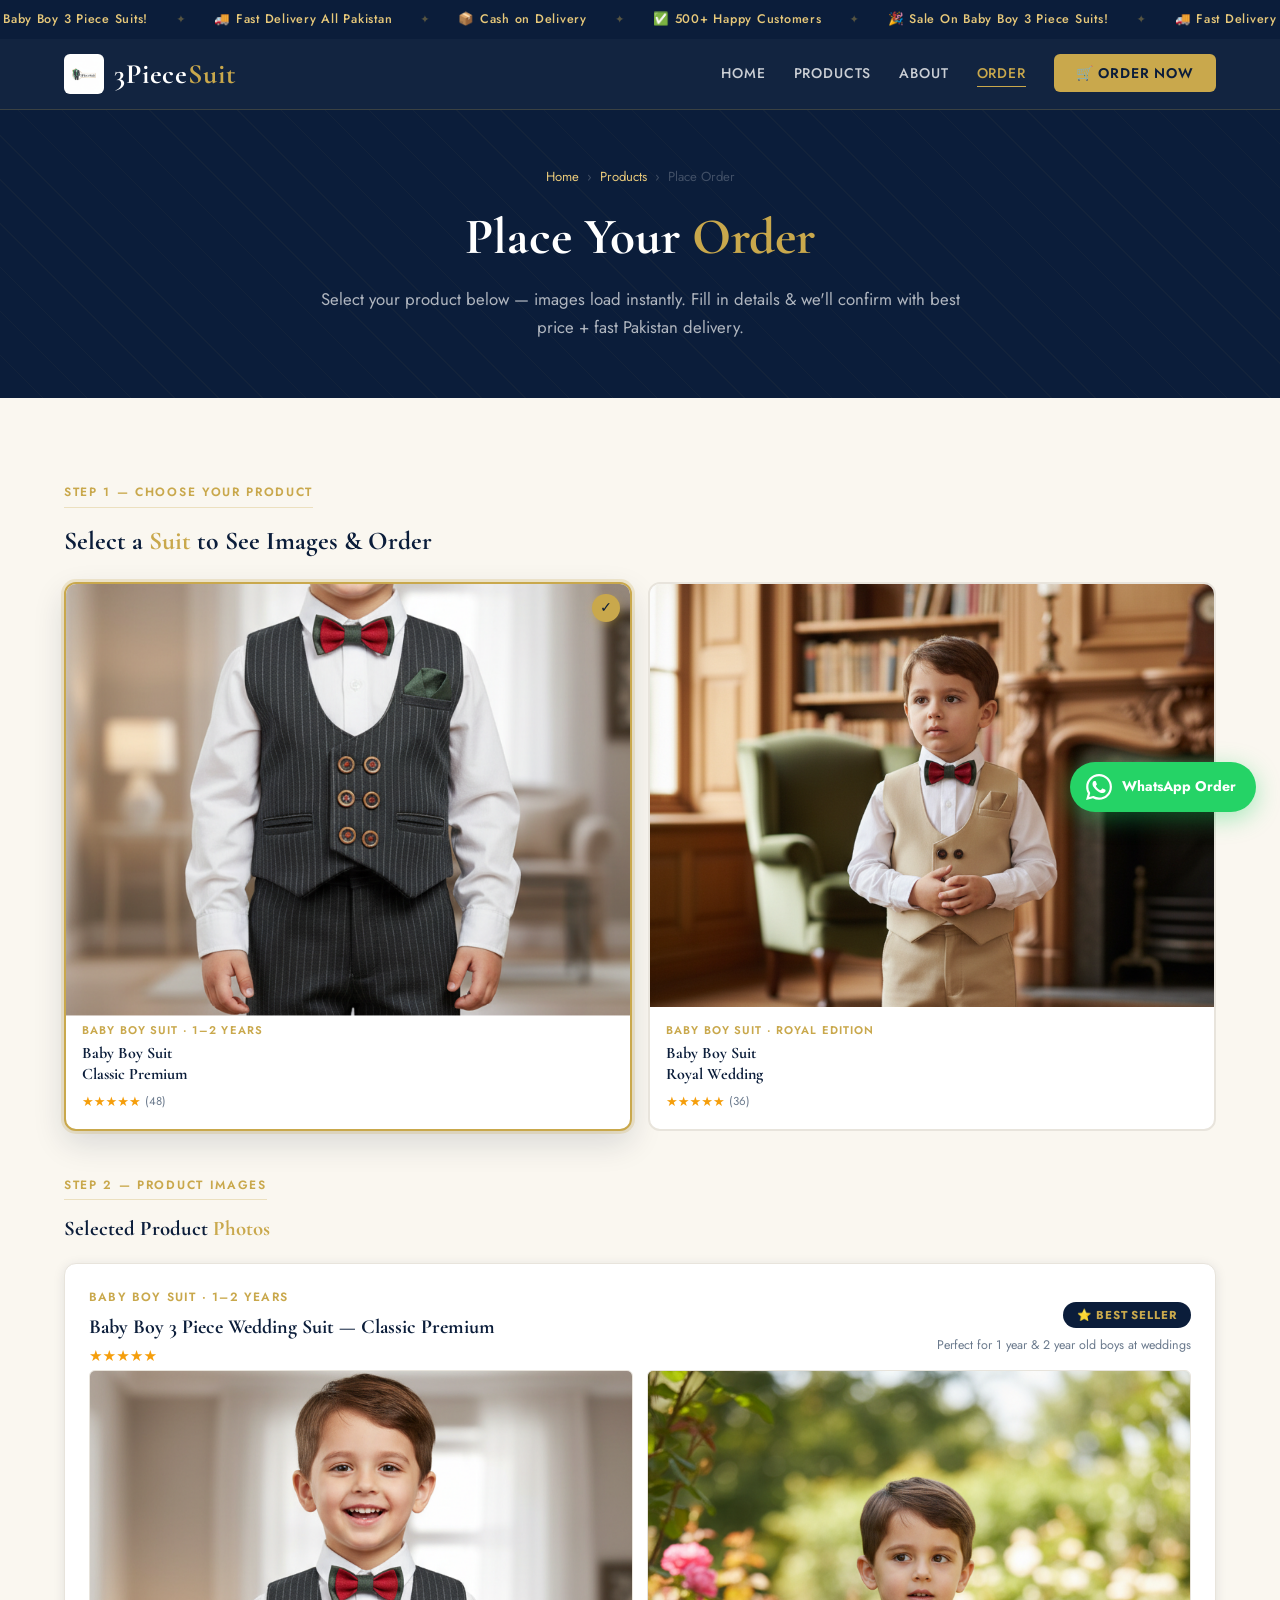
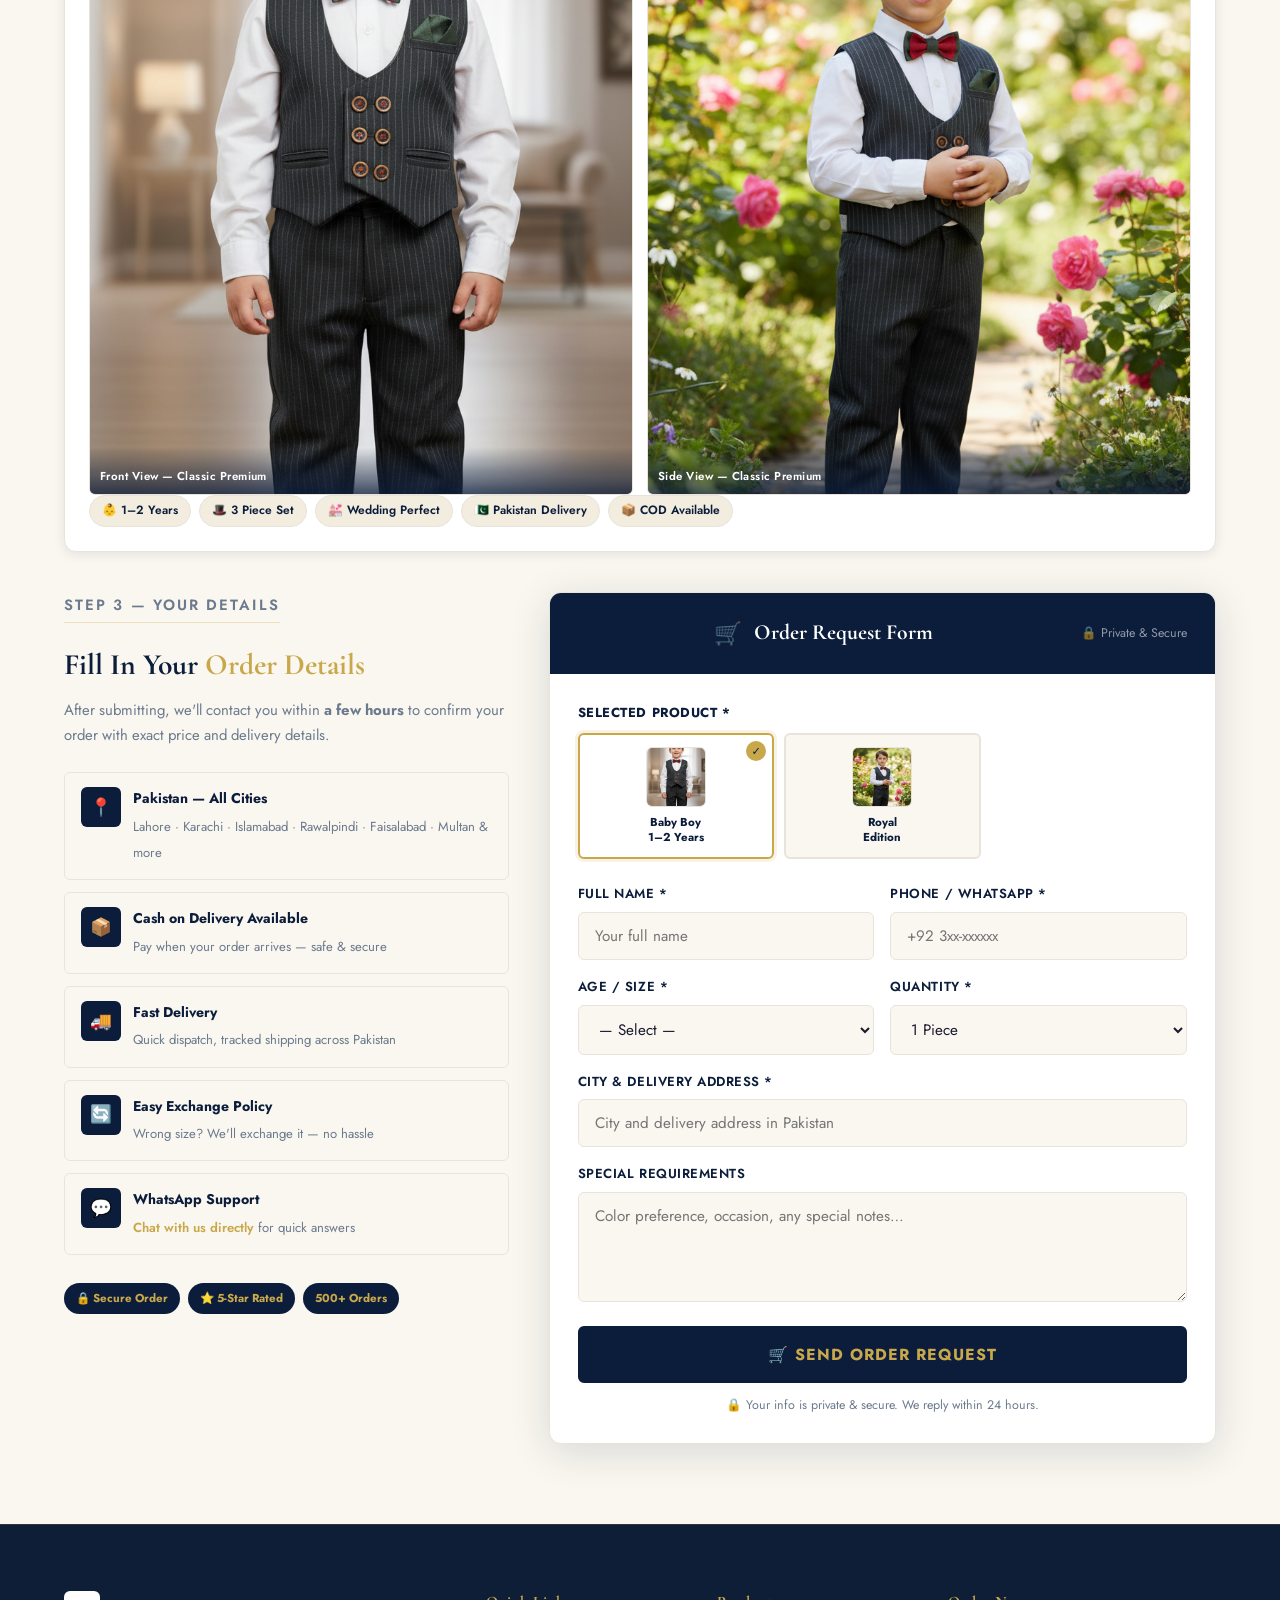
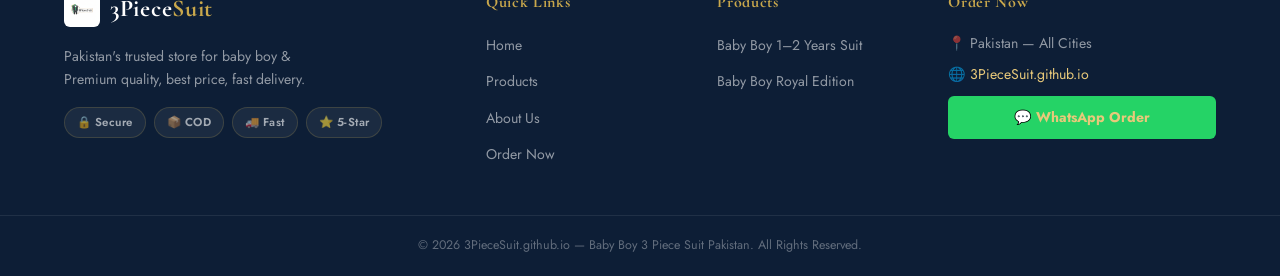
==== commit c96dcdd8: "Update contact.html" ====
--- a/contact.html
+++ b/contact.html
@@ -569,7 +569,7 @@
                tabindex="0" role="radio" aria-checked="false"
                aria-label="Baby Boy Suit · Royal Edition">
             <span class="ps-check" aria-hidden="true">✓</span>
-            <img class="ps-thumb" src="P12img.png" alt="Baby Boy 3 Piece Suit Royal Edition Pakistan" width="220" height="165" loading="lazy">
+            <img class="ps-thumb" src="P21img.png" alt="Baby Boy 3 Piece Suit Royal Edition Pakistan" width="220" height="165" loading="lazy">
             <div class="ps-card-body">
               <p class="ps-card-cat">Baby Boy Suit · Royal Edition</p>
               <p class="ps-card-name">Baby Boy Suit<br>Royal Wedding</p>
@@ -837,8 +837,8 @@
     badge:    "✨ New Arrival",
     desc:     "Elegant royal design for 2 year old boys",
     imgs: [
-      { src: "P12img.png", label: "Front View — Royal Edition" },
-      { src: "P11img.png", label: "Detail View — Royal Edition" }
+      { src: "P21img.png", label: "Front View — Royal Edition" },
+      { src: "P22img.png", label: "Detail View — Royal Edition" }
     ],
     features: ["👶 2+ Years", "👑 Royal Design", "💒 Wedding Perfect", "🇵🇰 Pakistan Delivery", "📦 COD Available"]
   },
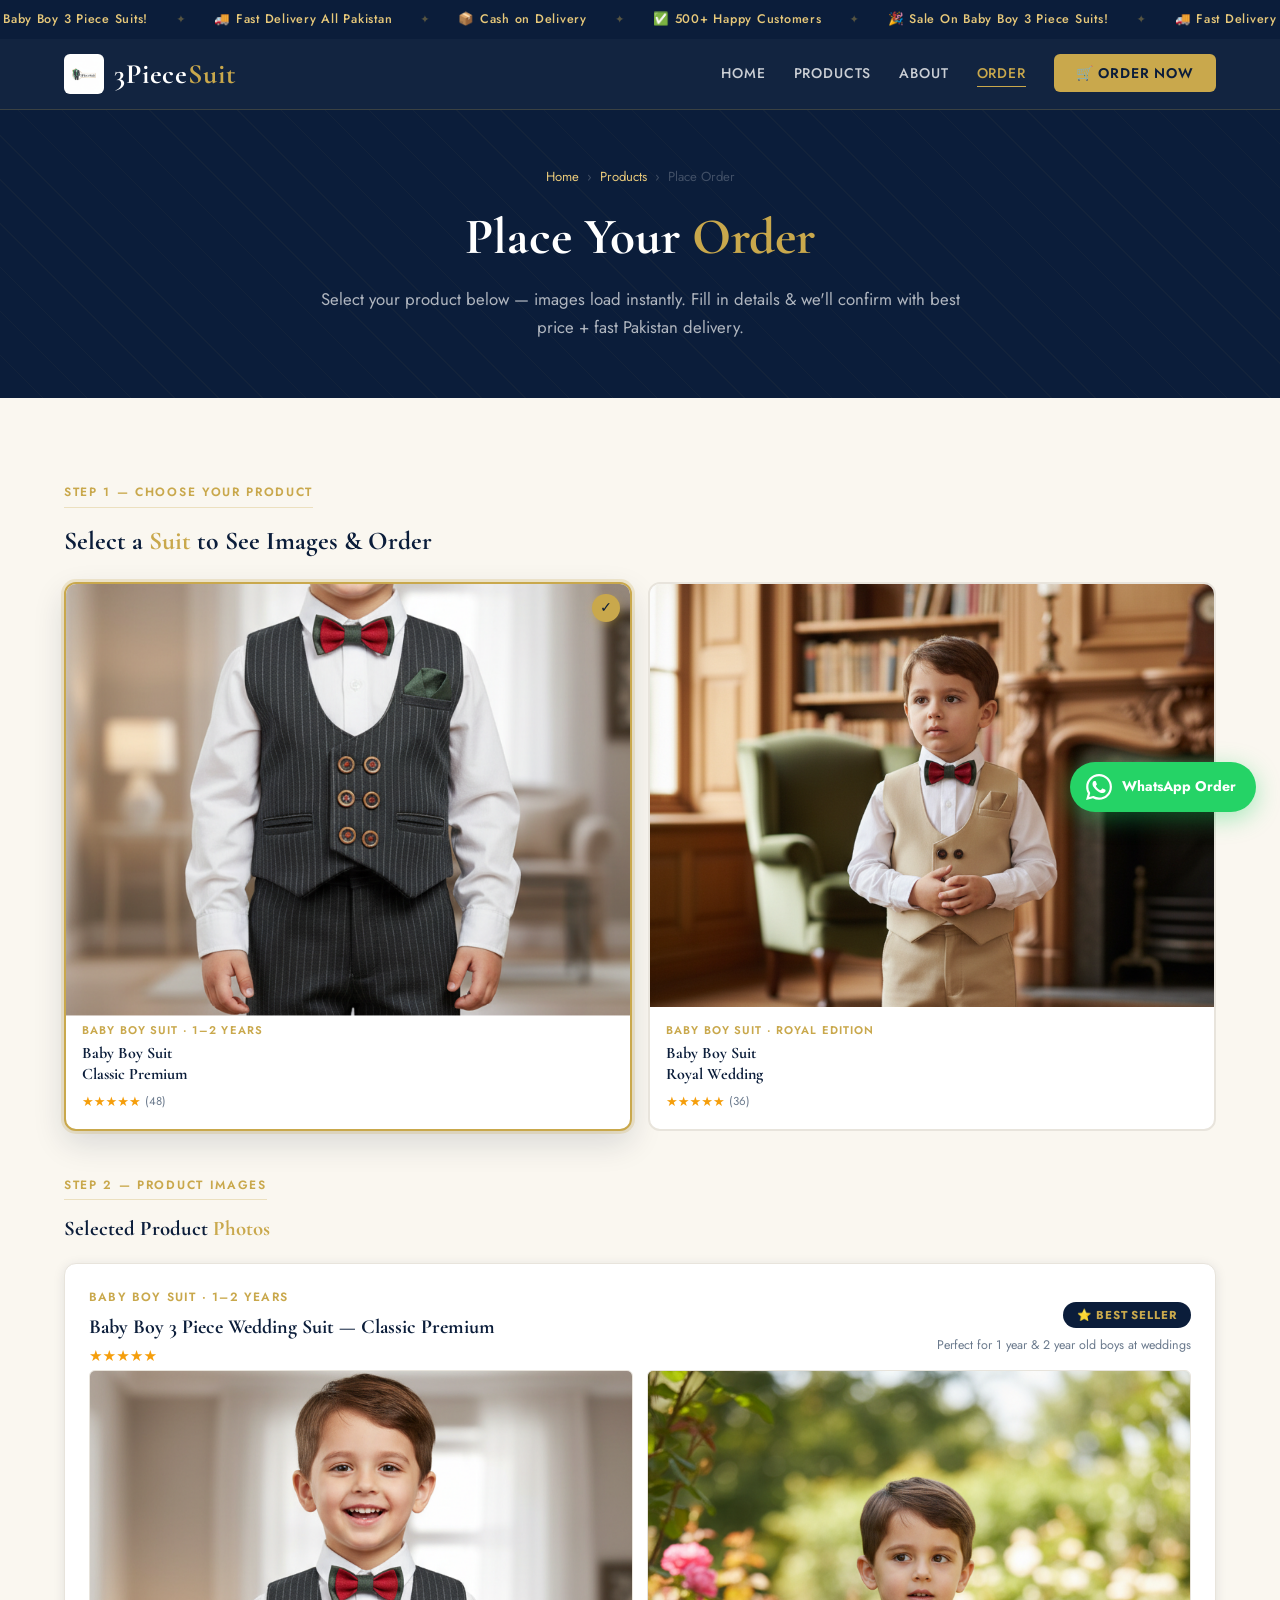
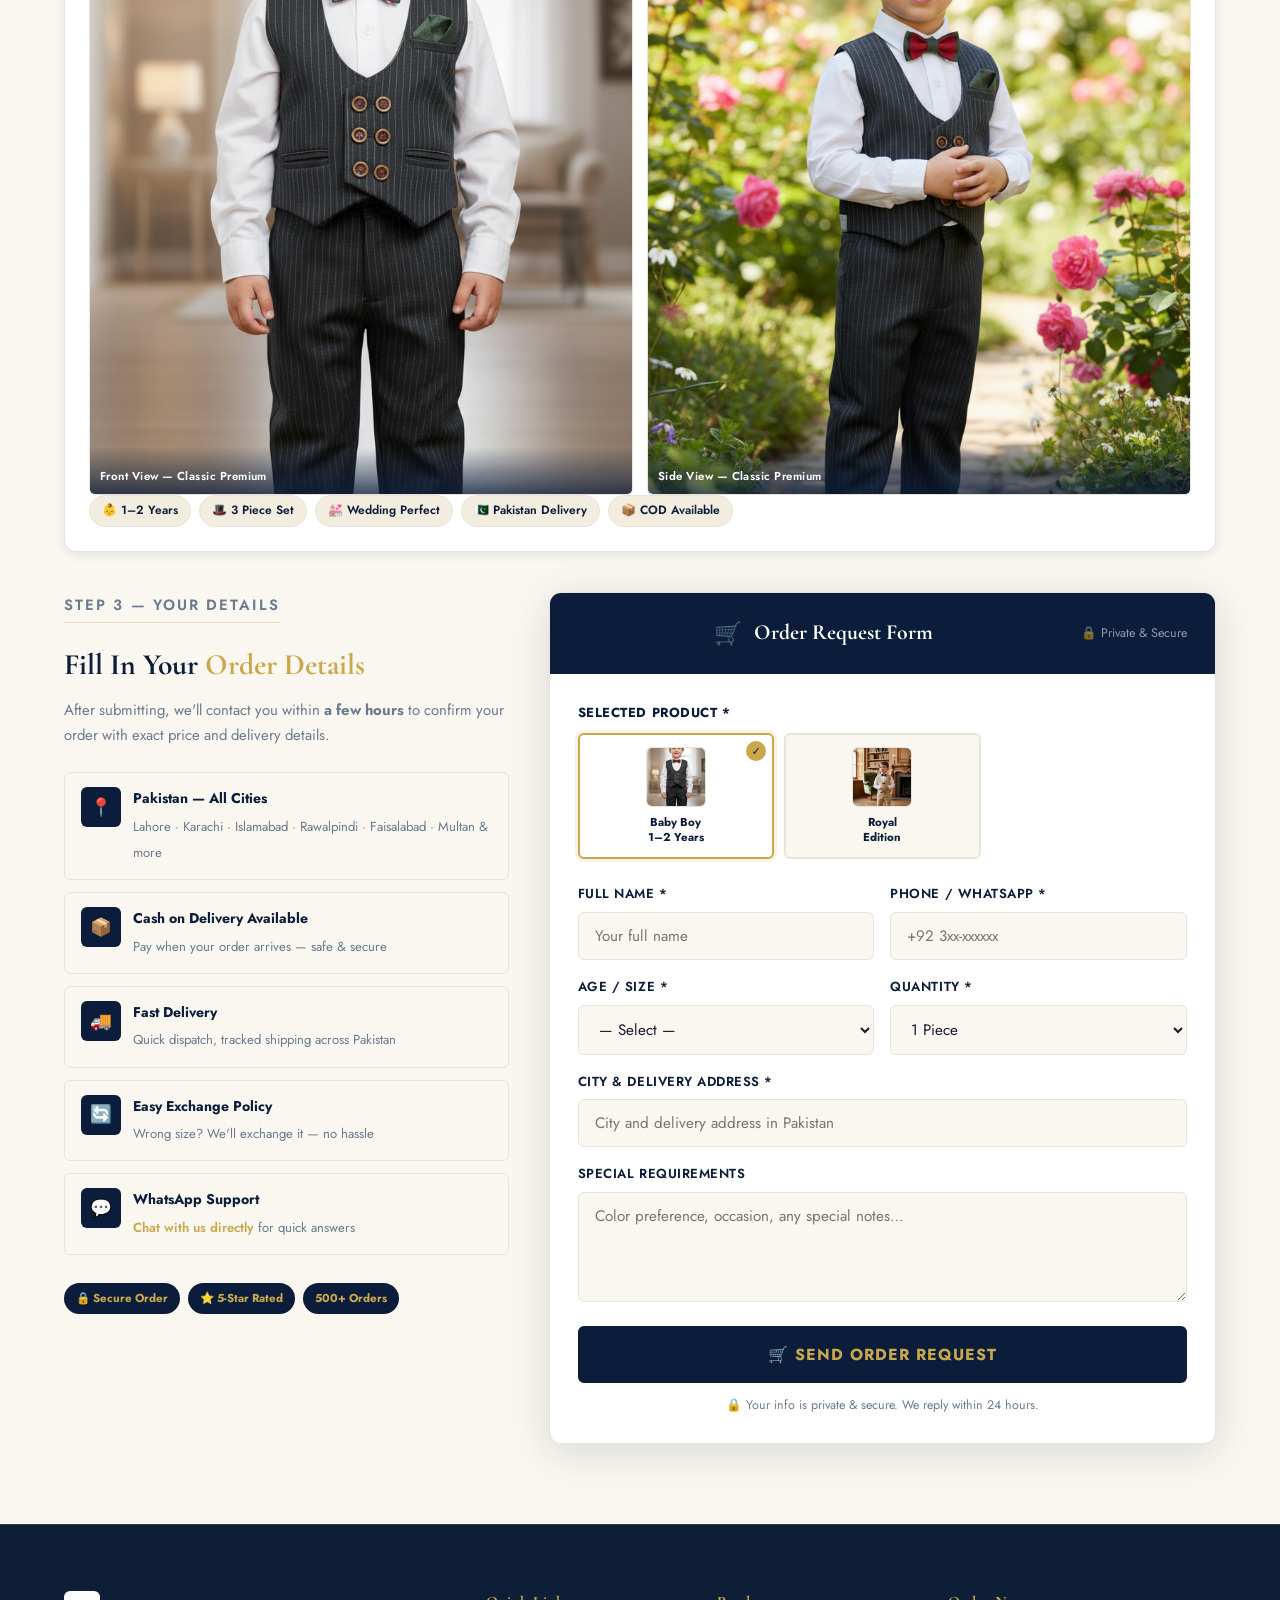
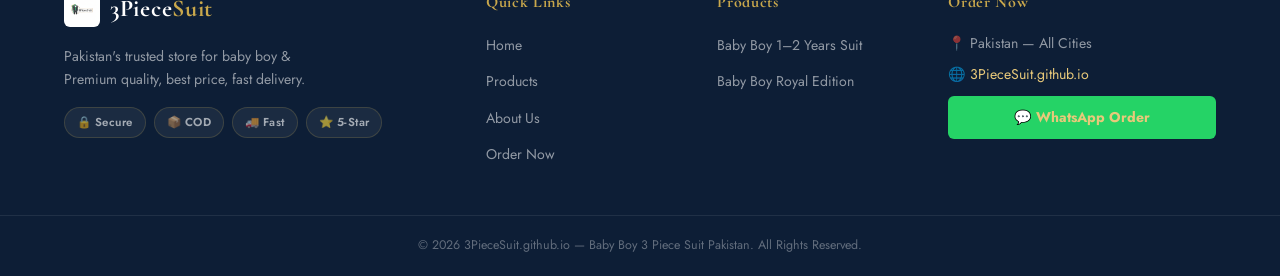
==== commit 0af0954c: "Update contact.html" ====
--- a/contact.html
+++ b/contact.html
@@ -694,7 +694,7 @@
                 <label class="fps-option" for="fpsP2">
                   <input type="radio" name="product_choice" id="fpsP2" value="Baby Boy Suit · Royal Edition" data-product="P2">
                   <span class="fps-check" aria-hidden="true">✓</span>
-                  <img class="fps-thumb" src="P12img.png" alt="Baby Boy Royal Suit" width="60" height="60">
+                  <img class="fps-thumb" src="P21img.png" alt="Baby Boy Royal Suit" width="60" height="60">
                   <span class="fps-label">Royal<br>Edition</span>
                 </label>
 
